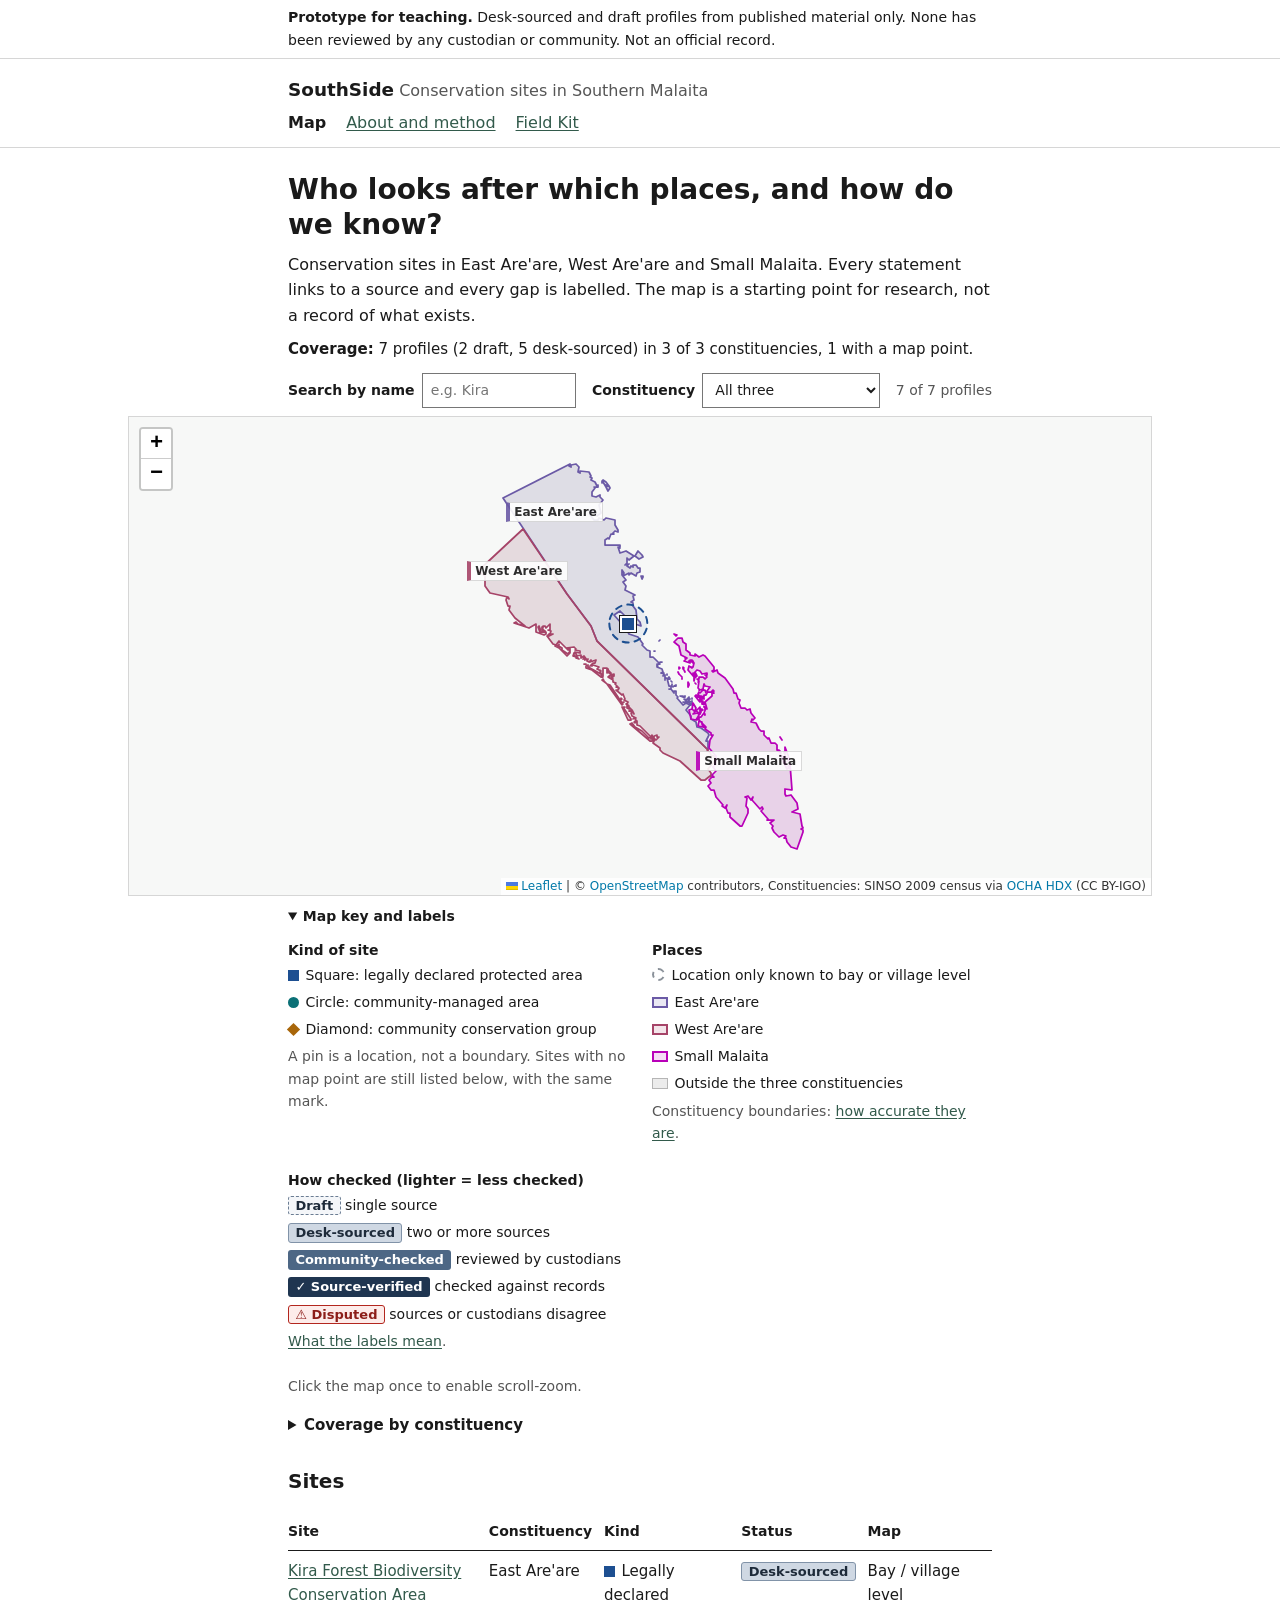
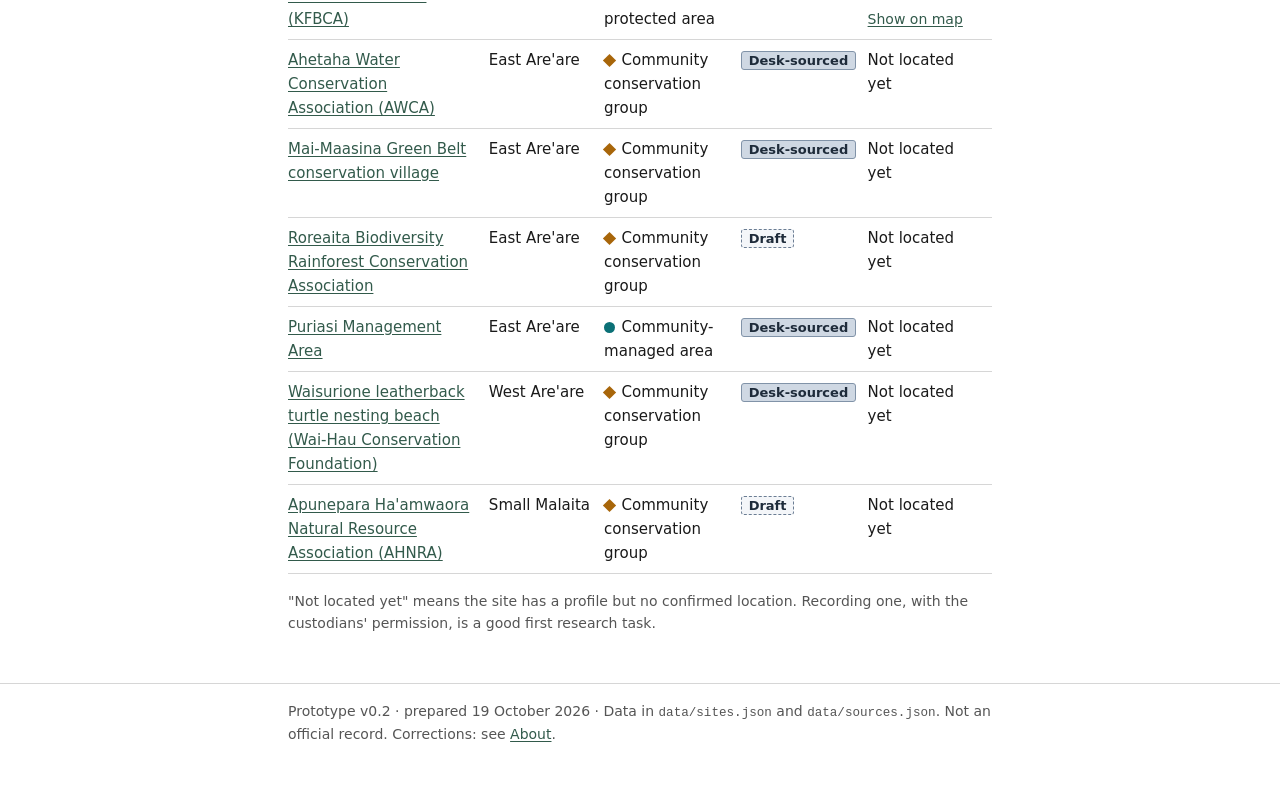
==== index.html @ d4a2dd20 "Map page: map above the fold, distinct Small Malaita colour - Small Malaita outline, light fill, leg" ====
<!doctype html>
<html lang="en">
<head>
<meta charset="utf-8">
<meta name="viewport" content="width=device-width, initial-scale=1">
<meta name="robots" content="noindex">
<title>SouthSide: conservation sites in Southern Malaita (prototype)</title>
<meta name="description" content="SouthSide: prototype directory of conservation sites in East Are'are, West Are'are and Small Malaita, Malaita Province, Solomon Islands. Built for teaching and research planning.">
<link rel="stylesheet" href="assets/vendor/leaflet/leaflet.css">
<link rel="stylesheet" href="assets/css/styles.css">
</head>
<body>
<a class="skip" href="#main">Skip to content</a>
<div class="proto"><p class="wrap"><strong>Prototype for teaching.</strong> <span id="status-note">Desk-sourced from published material only. Not reviewed by any community or custodian.</span></p></div>
<header class="site-header"><div class="wrap">
  <a class="brand" href="index.html">SouthSide</a> <span class="tagline">Conservation sites in Southern Malaita</span>
  <nav aria-label="Main"><a href="index.html" aria-current="page">Map</a><a href="about.html">About and method</a><a href="kit.html">Field Kit</a></nav>
</div></header>

<main id="main" class="wrap">
  <h1>Who looks after which places, and how do we know?</h1>
  <p class="intro">Conservation sites in East Are'are, West Are'are and Small Malaita. Every statement links to a source and every gap is labelled. The map is a starting point for research, not a record of what exists.</p>
  <p class="coverage-line"><strong>Coverage:</strong> <span id="coverage-total"></span></p>

  <form class="controls" onsubmit="return false" aria-label="Filters">
    <label>Search by name<input id="f-q" type="search" placeholder="e.g. Kira"></label>
    <label>Constituency<select id="f-constituency"><option value="">All three</option></select></label>
    <span class="count" id="count" aria-live="polite"></span>
  </form>

  <div id="map" role="region" aria-label="Map of conservation sites. The site list below is an equivalent alternative."></div>
  <details class="legend" id="legend" open>
    <summary>Map key and labels</summary>
    <div class="legend-grid">
      <div>
        <h3>Kind of site</h3>
        <ul>
          <li><span class="mark shape-legal_pa" aria-hidden="true"></span>Square: legally declared protected area</li>
          <li><span class="mark shape-community_area" aria-hidden="true"></span>Circle: community-managed area</li>
          <li><span class="mark shape-community_group" aria-hidden="true"></span>Diamond: community conservation group</li>
        </ul>
        <p class="small muted">A pin is a location, not a boundary. Sites with no map point are still listed below, with the same mark.</p>
      </div>
      <div>
        <h3>Places</h3>
        <ul>
          <li><span class="swatch swatch-zone" aria-hidden="true"></span>Location only known to bay or village level</li>
          <li><span class="swatch swatch-area const-east" aria-hidden="true"></span>East Are'are</li>
          <li><span class="swatch swatch-area const-west" aria-hidden="true"></span>West Are'are</li>
          <li><span class="swatch swatch-area const-small" aria-hidden="true"></span>Small Malaita</li>
          <li><span class="swatch swatch-fade" aria-hidden="true"></span>Outside the three constituencies</li>
        </ul>
        <p class="small muted">Constituency boundaries: <a href="about.html#boundaries">how accurate they are</a>.</p>
      </div>
      <div>
        <h3>How checked (lighter = less checked)</h3>
        <ul>
          <li><span class="badge badge-draft">Draft</span> single source</li>
          <li><span class="badge badge-desk_sourced">Desk-sourced</span> two or more sources</li>
          <li><span class="badge badge-community_checked">Community-checked</span> reviewed by custodians</li>
          <li><span class="badge badge-source_verified">Source-verified</span> checked against records</li>
          <li><span class="badge badge-disputed">Disputed</span> sources or custodians disagree</li>
        </ul>
        <p class="small muted"><a href="about.html#levels">What the labels mean</a>.</p>
      </div>
    </div>
  </details>
  <p class="small muted map-hint">Click the map once to enable scroll-zoom.</p>

  <details class="coverage-details">
    <summary>Coverage by constituency</summary>
    <ul id="coverage"></ul>
  </details>

  <h2 id="sites">Sites</h2>
  <div id="list"><p class="muted">Loading sites&hellip;</p></div>
</main>

<footer><div class="wrap">
  <p>Prototype v0.2 &middot; prepared 19 October 2026 &middot; Data in <code>data/sites.json</code> and <code>data/sources.json</code>. Not an official record. Corrections: see <a href="about.html#corrections">About</a>.</p>
</div></footer>

<script src="assets/vendor/leaflet/leaflet.js"></script>
<script src="assets/js/common.js"></script>
<script src="assets/js/home.js"></script>
</body>
</html>
---- assets/vendor/leaflet/leaflet.css ----
/* required styles */

.leaflet-pane,
.leaflet-tile,
.leaflet-marker-icon,
.leaflet-marker-shadow,
.leaflet-tile-container,
.leaflet-pane > svg,
.leaflet-pane > canvas,
.leaflet-zoom-box,
.leaflet-image-layer,
.leaflet-layer {
	position: absolute;
	left: 0;
	top: 0;
	}
.leaflet-container {
	overflow: hidden;
	}
.leaflet-tile,
.leaflet-marker-icon,
.leaflet-marker-shadow {
	-webkit-user-select: none;
	   -moz-user-select: none;
	        user-select: none;
	  -webkit-user-drag: none;
	}
/* Prevents IE11 from highlighting tiles in blue */
.leaflet-tile::selection {
	background: transparent;
}
/* Safari renders non-retina tile on retina better with this, but Chrome is worse */
.leaflet-safari .leaflet-tile {
	image-rendering: -webkit-optimize-contrast;
	}
/* hack that prevents hw layers "stretching" when loading new tiles */
.leaflet-safari .leaflet-tile-container {
	width: 1600px;
	height: 1600px;
	-webkit-transform-origin: 0 0;
	}
.leaflet-marker-icon,
.leaflet-marker-shadow {
	display: block;
	}
/* .leaflet-container svg: reset svg max-width decleration shipped in Joomla! (joomla.org) 3.x */
/* .leaflet-container img: map is broken in FF if you have max-width: 100% on tiles */
.leaflet-container .leaflet-overlay-pane svg {
	max-width: none !important;
	max-height: none !important;
	}
.leaflet-container .leaflet-marker-pane img,
.leaflet-container .leaflet-shadow-pane img,
.leaflet-container .leaflet-tile-pane img,
.leaflet-container img.leaflet-image-layer,
.leaflet-container .leaflet-tile {
	max-width: none !important;
	max-height: none !important;
	width: auto;
	padding: 0;
	}

.leaflet-container img.leaflet-tile {
	/* See: https://bugs.chromium.org/p/chromium/issues/detail?id=600120 */
	mix-blend-mode: plus-lighter;
}

.leaflet-container.leaflet-touch-zoom {
	-ms-touch-action: pan-x pan-y;
	touch-action: pan-x pan-y;
	}
.leaflet-container.leaflet-touch-drag {
	-ms-touch-action: pinch-zoom;
	/* Fallback for FF which doesn't support pinch-zoom */
	touch-action: none;
	touch-action: pinch-zoom;
}
.leaflet-container.leaflet-touch-drag.leaflet-touch-zoom {
	-ms-touch-action: none;
	touch-action: none;
}
.leaflet-container {
	-webkit-tap-highlight-color: transparent;
}
.leaflet-container a {
	-webkit-tap-highlight-color: rgba(51, 181, 229, 0.4);
}
.leaflet-tile {
	filter: inherit;
	visibility: hidden;
	}
.leaflet-tile-loaded {
	visibility: inherit;
	}
.leaflet-zoom-box {
	width: 0;
	height: 0;
	-moz-box-sizing: border-box;
	     box-sizing: border-box;
	z-index: 800;
	}
/* workaround for https://bugzilla.mozilla.org/show_bug.cgi?id=888319 */
.leaflet-overlay-pane svg {
	-moz-user-select: none;
	}

.leaflet-pane         { z-index: 400; }

.leaflet-tile-pane    { z-index: 200; }
.leaflet-overlay-pane { z-index: 400; }
.leaflet-shadow-pane  { z-index: 500; }
.leaflet-marker-pane  { z-index: 600; }
.leaflet-tooltip-pane   { z-index: 650; }
.leaflet-popup-pane   { z-index: 700; }

.leaflet-map-pane canvas { z-index: 100; }
.leaflet-map-pane svg    { z-index: 200; }

.leaflet-vml-shape {
	width: 1px;
	height: 1px;
	}
.lvml {
	behavior: url(#default#VML);
	display: inline-block;
	position: absolute;
	}


/* control positioning */

.leaflet-control {
	position: relative;
	z-index: 800;
	pointer-events: visiblePainted; /* IE 9-10 doesn't have auto */
	pointer-events: auto;
	}
.leaflet-top,
.leaflet-bottom {
	position: absolute;
	z-index: 1000;
	pointer-events: none;
	}
.leaflet-top {
	top: 0;
	}
.leaflet-right {
	right: 0;
	}
.leaflet-bottom {
	bottom: 0;
	}
.leaflet-left {
	left: 0;
	}
.leaflet-control {
	float: left;
	clear: both;
	}
.leaflet-right .leaflet-control {
	float: right;
	}
.leaflet-top .leaflet-control {
	margin-top: 10px;
	}
.leaflet-bottom .leaflet-control {
	margin-bottom: 10px;
	}
.leaflet-left .leaflet-control {
	margin-left: 10px;
	}
.leaflet-right .leaflet-control {
	margin-right: 10px;
	}


/* zoom and fade animations */

.leaflet-fade-anim .leaflet-popup {
	opacity: 0;
	-webkit-transition: opacity 0.2s linear;
	   -moz-transition: opacity 0.2s linear;
	        transition: opacity 0.2s linear;
	}
.leaflet-fade-anim .leaflet-map-pane .leaflet-popup {
	opacity: 1;
	}
.leaflet-zoom-animated {
	-webkit-transform-origin: 0 0;
	    -ms-transform-origin: 0 0;
	        transform-origin: 0 0;
	}
svg.leaflet-zoom-animated {
	will-change: transform;
}

.leaflet-zoom-anim .leaflet-zoom-animated {
	-webkit-transition: -webkit-transform 0.25s cubic-bezier(0,0,0.25,1);
	   -moz-transition:    -moz-transform 0.25s cubic-bezier(0,0,0.25,1);
	        transition:         transform 0.25s cubic-bezier(0,0,0.25,1);
	}
.leaflet-zoom-anim .leaflet-tile,
.leaflet-pan-anim .leaflet-tile {
	-webkit-transition: none;
	   -moz-transition: none;
	        transition: none;
	}

.leaflet-zoom-anim .leaflet-zoom-hide {
	visibility: hidden;
	}


/* cursors */

.leaflet-interactive {
	cursor: pointer;
	}
.leaflet-grab {
	cursor: -webkit-grab;
	cursor:    -moz-grab;
	cursor:         grab;
	}
.leaflet-crosshair,
.leaflet-crosshair .leaflet-interactive {
	cursor: crosshair;
	}
.leaflet-popup-pane,
.leaflet-control {
	cursor: auto;
	}
.leaflet-dragging .leaflet-grab,
.leaflet-dragging .leaflet-grab .leaflet-interactive,
.leaflet-dragging .leaflet-marker-draggable {
	cursor: move;
	cursor: -webkit-grabbing;
	cursor:    -moz-grabbing;
	cursor:         grabbing;
	}

/* marker & overlays interactivity */
.leaflet-marker-icon,
.leaflet-marker-shadow,
.leaflet-image-layer,
.leaflet-pane > svg path,
.leaflet-tile-container {
	pointer-events: none;
	}

.leaflet-marker-icon.leaflet-interactive,
.leaflet-image-layer.leaflet-interactive,
.leaflet-pane > svg path.leaflet-interactive,
svg.leaflet-image-layer.leaflet-interactive path {
	pointer-events: visiblePainted; /* IE 9-10 doesn't have auto */
	pointer-events: auto;
	}

/* visual tweaks */

.leaflet-container {
	background: #ddd;
	outline-offset: 1px;
	}
.leaflet-container a {
	color: #0078A8;
	}
.leaflet-zoom-box {
	border: 2px dotted #38f;
	background: rgba(255,255,255,0.5);
	}


/* general typography */
.leaflet-container {
	font-family: "Helvetica Neue", Arial, Helvetica, sans-serif;
	font-size: 12px;
	font-size: 0.75rem;
	line-height: 1.5;
	}


/* general toolbar styles */

.leaflet-bar {
	box-shadow: 0 1px 5px rgba(0,0,0,0.65);
	border-radius: 4px;
	}
.leaflet-bar a {
	background-color: #fff;
	border-bottom: 1px solid #ccc;
	width: 26px;
	height: 26px;
	line-height: 26px;
	display: block;
	text-align: center;
	text-decoration: none;
	color: black;
	}
.leaflet-bar a,
.leaflet-control-layers-toggle {
	background-position: 50% 50%;
	background-repeat: no-repeat;
	display: block;
	}
.leaflet-bar a:hover,
.leaflet-bar a:focus {
	background-color: #f4f4f4;
	}
.leaflet-bar a:first-child {
	border-top-left-radius: 4px;
	border-top-right-radius: 4px;
	}
.leaflet-bar a:last-child {
	border-bottom-left-radius: 4px;
	border-bottom-right-radius: 4px;
	border-bottom: none;
	}
.leaflet-bar a.leaflet-disabled {
	cursor: default;
	background-color: #f4f4f4;
	color: #bbb;
	}

.leaflet-touch .leaflet-bar a {
	width: 30px;
	height: 30px;
	line-height: 30px;
	}
.leaflet-touch .leaflet-bar a:first-child {
	border-top-left-radius: 2px;
	border-top-right-radius: 2px;
	}
.leaflet-touch .leaflet-bar a:last-child {
	border-bottom-left-radius: 2px;
	border-bottom-right-radius: 2px;
	}

/* zoom control */

.leaflet-control-zoom-in,
.leaflet-control-zoom-out {
	font: bold 18px 'Lucida Console', Monaco, monospace;
	text-indent: 1px;
	}

.leaflet-touch .leaflet-control-zoom-in, .leaflet-touch .leaflet-control-zoom-out  {
	font-size: 22px;
	}


/* layers control */

.leaflet-control-layers {
	box-shadow: 0 1px 5px rgba(0,0,0,0.4);
	background: #fff;
	border-radius: 5px;
	}
.leaflet-control-layers-toggle {
	background-image: url(images/layers.png);
	width: 36px;
	height: 36px;
	}
.leaflet-retina .leaflet-control-layers-toggle {
	background-image: url(images/layers-2x.png);
	background-size: 26px 26px;
	}
.leaflet-touch .leaflet-control-layers-toggle {
	width: 44px;
	height: 44px;
	}
.leaflet-control-layers .leaflet-control-layers-list,
.leaflet-control-layers-expanded .leaflet-control-layers-toggle {
	display: none;
	}
.leaflet-control-layers-expanded .leaflet-control-layers-list {
	display: block;
	position: relative;
	}
.leaflet-control-layers-expanded {
	padding: 6px 10px 6px 6px;
	color: #333;
	background: #fff;
	}
.leaflet-control-layers-scrollbar {
	overflow-y: scroll;
	overflow-x: hidden;
	padding-right: 5px;
	}
.leaflet-control-layers-selector {
	margin-top: 2px;
	position: relative;
	top: 1px;
	}
.leaflet-control-layers label {
	display: block;
	font-size: 13px;
	font-size: 1.08333em;
	}
.leaflet-control-layers-separator {
	height: 0;
	border-top: 1px solid #ddd;
	margin: 5px -10px 5px -6px;
	}

/* Default icon URLs */
.leaflet-default-icon-path { /* used only in path-guessing heuristic, see L.Icon.Default */
	background-image: url(images/marker-icon.png);
	}


/* attribution and scale controls */

.leaflet-container .leaflet-control-attribution {
	background: #fff;
	background: rgba(255, 255, 255, 0.8);
	margin: 0;
	}
.leaflet-control-attribution,
.leaflet-control-scale-line {
	padding: 0 5px;
	color: #333;
	line-height: 1.4;
	}
.leaflet-control-attribution a {
	text-decoration: none;
	}
.leaflet-control-attribution a:hover,
.leaflet-control-attribution a:focus {
	text-decoration: underline;
	}
.leaflet-attribution-flag {
	display: inline !important;
	vertical-align: baseline !important;
	width: 1em;
	height: 0.6669em;
	}
.leaflet-left .leaflet-control-scale {
	margin-left: 5px;
	}
.leaflet-bottom .leaflet-control-scale {
	margin-bottom: 5px;
	}
.leaflet-control-scale-line {
	border: 2px solid #777;
	border-top: none;
	line-height: 1.1;
	padding: 2px 5px 1px;
	white-space: nowrap;
	-moz-box-sizing: border-box;
	     box-sizing: border-box;
	background: rgba(255, 255, 255, 0.8);
	text-shadow: 1px 1px #fff;
	}
.leaflet-control-scale-line:not(:first-child) {
	border-top: 2px solid #777;
	border-bottom: none;
	margin-top: -2px;
	}
.leaflet-control-scale-line:not(:first-child):not(:last-child) {
	border-bottom: 2px solid #777;
	}

.leaflet-touch .leaflet-control-attribution,
.leaflet-touch .leaflet-control-layers,
.leaflet-touch .leaflet-bar {
	box-shadow: none;
	}
.leaflet-touch .leaflet-control-layers,
.leaflet-touch .leaflet-bar {
	border: 2px solid rgba(0,0,0,0.2);
	background-clip: padding-box;
	}


/* popup */

.leaflet-popup {
	position: absolute;
	text-align: center;
	margin-bottom: 20px;
	}
.leaflet-popup-content-wrapper {
	padding: 1px;
	text-align: left;
	border-radius: 12px;
	}
.leaflet-popup-content {
	margin: 13px 24px 13px 20px;
	line-height: 1.3;
	font-size: 13px;
	font-size: 1.08333em;
	min-height: 1px;
	}
.leaflet-popup-content p {
	margin: 17px 0;
	margin: 1.3em 0;
	}
.leaflet-popup-tip-container {
	width: 40px;
	height: 20px;
	position: absolute;
	left: 50%;
	margin-top: -1px;
	margin-left: -20px;
	overflow: hidden;
	pointer-events: none;
	}
.leaflet-popup-tip {
	width: 17px;
	height: 17px;
	padding: 1px;

	margin: -10px auto 0;
	pointer-events: auto;

	-webkit-transform: rotate(45deg);
	   -moz-transform: rotate(45deg);
	    -ms-transform: rotate(45deg);
	        transform: rotate(45deg);
	}
.leaflet-popup-content-wrapper,
.leaflet-popup-tip {
	background: white;
	color: #333;
	box-shadow: 0 3px 14px rgba(0,0,0,0.4);
	}
.leaflet-container a.leaflet-popup-close-button {
	position: absolute;
	top: 0;
	right: 0;
	border: none;
	text-align: center;
	width: 24px;
	height: 24px;
	font: 16px/24px Tahoma, Verdana, sans-serif;
	color: #757575;
	text-decoration: none;
	background: transparent;
	}
.leaflet-container a.leaflet-popup-close-button:hover,
.leaflet-container a.leaflet-popup-close-button:focus {
	color: #585858;
	}
.leaflet-popup-scrolled {
	overflow: auto;
	}

.leaflet-oldie .leaflet-popup-content-wrapper {
	-ms-zoom: 1;
	}
.leaflet-oldie .leaflet-popup-tip {
	width: 24px;
	margin: 0 auto;

	-ms-filter: "progid:DXImageTransform.Microsoft.Matrix(M11=0.70710678, M12=0.70710678, M21=-0.70710678, M22=0.70710678)";
	filter: progid:DXImageTransform.Microsoft.Matrix(M11=0.70710678, M12=0.70710678, M21=-0.70710678, M22=0.70710678);
	}

.leaflet-oldie .leaflet-control-zoom,
.leaflet-oldie .leaflet-control-layers,
.leaflet-oldie .leaflet-popup-content-wrapper,
.leaflet-oldie .leaflet-popup-tip {
	border: 1px solid #999;
	}


/* div icon */

.leaflet-div-icon {
	background: #fff;
	border: 1px solid #666;
	}


/* Tooltip */
/* Base styles for the element that has a tooltip */
.leaflet-tooltip {
	position: absolute;
	padding: 6px;
	background-color: #fff;
	border: 1px solid #fff;
	border-radius: 3px;
	color: #222;
	white-space: nowrap;
	-webkit-user-select: none;
	-moz-user-select: none;
	-ms-user-select: none;
	user-select: none;
	pointer-events: none;
	box-shadow: 0 1px 3px rgba(0,0,0,0.4);
	}
.leaflet-tooltip.leaflet-interactive {
	cursor: pointer;
	pointer-events: auto;
	}
.leaflet-tooltip-top:before,
.leaflet-tooltip-bottom:before,
.leaflet-tooltip-left:before,
.leaflet-tooltip-right:before {
	position: absolute;
	pointer-events: none;
	border: 6px solid transparent;
	background: transparent;
	content: "";
	}

/* Directions */

.leaflet-tooltip-bottom {
	margin-top: 6px;
}
.leaflet-tooltip-top {
	margin-top: -6px;
}
.leaflet-tooltip-bottom:before,
.leaflet-tooltip-top:before {
	left: 50%;
	margin-left: -6px;
	}
.leaflet-tooltip-top:before {
	bottom: 0;
	margin-bottom: -12px;
	border-top-color: #fff;
	}
.leaflet-tooltip-bottom:before {
	top: 0;
	margin-top: -12px;
	margin-left: -6px;
	border-bottom-color: #fff;
	}
.leaflet-tooltip-left {
	margin-left: -6px;
}
.leaflet-tooltip-right {
	margin-left: 6px;
}
.leaflet-tooltip-left:before,
.leaflet-tooltip-right:before {
	top: 50%;
	margin-top: -6px;
	}
.leaflet-tooltip-left:before {
	right: 0;
	margin-right: -12px;
	border-left-color: #fff;
	}
.leaflet-tooltip-right:before {
	left: 0;
	margin-left: -12px;
	border-right-color: #fff;
	}

/* Printing */

@media print {
	/* Prevent printers from removing background-images of controls. */
	.leaflet-control {
		-webkit-print-color-adjust: exact;
		print-color-adjust: exact;
		}
	}
---- assets/css/styles.css ----
/* SouthSide - prototype styles.
   One light theme, system fonts, no external requests, so pages stay light on slow connections. */

/* ---- Colour tokens. Every colour on the site is defined here and only here. ----
   Colour is never the only signal: each coloured thing also has a word, a shape or an icon.
   Brand green is for chrome (links, buttons, focus, selection) and never means "verified" or "good". */
:root {
  /* Neutrals */
  --bg: #ffffff;
  --ink: #1a1a1a;
  --muted: #555555;
  --rule: #d6d6d6;
  --field: #767676;          /* form borders */
  --map-bg: #eef0ee;         /* behind map tiles while they load */
  --map-fade: #ffffff;       /* overlay outside the three constituencies */
  --fade-swatch: #ececec;
  --fade-swatch-border: #b5b5b5;

  /* Brand (chrome only) */
  --brand: #325a4b;
  --brand-tint: #e7efeb;     /* selected list row */
  --on-brand: #ffffff;

  /* Kind of site: three hues, each paired with a shape */
  --tier-legal: #1d4f91;     /* square */
  --tier-area: #0b7076;      /* circle */
  --tier-group: #a8660a;     /* diamond */

  /* Verification trust ramp: one slate-blue family, darker = more checked */
  --ver-draft-bg: #f4f6f9;     --ver-draft-border: #6b7d93;    --ver-draft-ink: #1e2b3a;
  --ver-desk-bg: #cfd8e3;      --ver-desk-border: #8193a8;     --ver-desk-ink: #1e2b3a;
  --ver-checked-bg: #4d6785;   --ver-checked-ink: #ffffff;
  --ver-verified-bg: #1f3550;  --ver-verified-ink: #ffffff;
  --ver-disputed-bg: #fdecea;  --ver-disputed-border: #b3261e; --ver-disputed-ink: #8c1d18;

  /* Semantic states, shared by chips, callouts and form states */
  --neutral-bg: #f1f3f5;  --neutral-border: #8a9199;  --neutral-ink: #2b3137;
  --caution-bg: #fff4dc;  --caution-border: #b7791f;  --caution-ink: #6b4500;
  --info-bg: #e9f1fb;     --info-border: #3d6fb4;     --info-ink: #1d3f73;
  --danger-bg: #fdecea;   --danger-border: #b3261e;   --danger-ink: #8c1d18;

  /* Fact confidence marks */
  --conf-reported: #6b7280;
  --conf-corroborated: #1f2937;
  --conf-conflicting: #c2410c;
  --conf-unknown: #8a9199;

  /* Constituency outlines and light fills on the map (each is also labelled by name).
     Hues kept apart from each other and from the kind-of-site colours. */
  --const-east: #6b5aa6;     /* violet */
  --const-west: #a64468;     /* rose */
  --const-small: #b800b8;    /* magenta */

  --sans: system-ui, -apple-system, "Segoe UI", Roboto, "Helvetica Neue", Arial, sans-serif;
  color-scheme: light;
}

* { box-sizing: border-box; }
html { -webkit-text-size-adjust: 100%; }
body { margin: 0; background: var(--bg); color: var(--ink); font: 16px/1.6 var(--sans); }
a { color: var(--brand); text-underline-offset: 2px; }
a:hover { color: var(--ink); }
:focus-visible { outline: 3px solid var(--brand); outline-offset: 2px; }
h1, h2, h3 { line-height: 1.25; margin: 2rem 0 .6rem; }
h1 { font-size: 1.75rem; margin-top: 1.5rem; }
h2 { font-size: 1.25rem; }
h3 { font-size: 1rem; margin-top: 1.5rem; }
p, ul, ol { margin: 0 0 1rem; }
li { margin-bottom: .3rem; }
code { font-size: .9em; }

.wrap { max-width: 46rem; margin-inline: auto; padding-inline: 16px; }
.skip { position: absolute; left: -999px; top: 0; background: var(--bg); padding: .5rem 1rem; z-index: 2000; }
.skip:focus { left: 8px; top: 8px; }
.muted { color: var(--muted); }
.small { font-size: .875rem; }

/* Prototype notice: one thin line */
.proto { border-bottom: 1px solid var(--rule); font-size: .875rem; padding: .4rem 0; }
.proto p { margin: 0 auto; }

/* Header and footer */
.site-header { border-bottom: 1px solid var(--rule); padding: 1rem 0 .75rem; }
.brand { font-weight: 700; font-size: 1.15rem; color: var(--ink); text-decoration: none; }
.tagline { color: var(--muted); }
.site-header nav { margin-top: .35rem; display: flex; flex-wrap: wrap; gap: .25rem 1.25rem; }
.site-header nav a[aria-current="page"] { color: var(--ink); font-weight: 600; text-decoration: none; }
footer { border-top: 1px solid var(--rule); margin-top: 3rem; padding: 1rem 0 2rem; color: var(--muted); font-size: .875rem; }

/* Filters */
.controls { display: flex; flex-wrap: wrap; gap: .4rem 1rem; align-items: center; margin: 0 0 .5rem; }
.controls label { display: flex; align-items: center; gap: .45rem; flex: 1 1 13rem; max-width: 19rem; font-size: .875rem; font-weight: 600; white-space: nowrap; }
input, select, textarea { font: inherit; font-weight: 400; color: var(--ink); background: var(--bg); border: 1px solid var(--field); border-radius: 0; padding: .35rem .5rem; }
.controls input, .controls select { width: 100%; min-width: 0; height: 2.2rem; }
.controls .count { font-size: .875rem; color: var(--muted); }
.intro { margin-bottom: .5rem; }
.coverage-line { font-size: .9375rem; margin-bottom: .75rem; }
.coverage-details { margin: .25rem 0 1rem; }
.coverage-details summary { cursor: pointer; font-weight: 600; font-size: .9375rem; }
.coverage-details ul { margin: .5rem 0 0; }

/* Maps */
/* The main map runs wider than the text column (up to 64rem), centred on it. */
#map { width: min(64rem, calc(100vw - 32px)); margin-left: calc(50% - min(32rem, 50vw - 16px)); height: clamp(320px, calc(100vh - 360px), 480px); border: 1px solid var(--rule); background: var(--map-bg); z-index: 1; }
/* Greyscale base map on every map; site pins, circles, outlines and the fade keep their colour. */
.leaflet-tile-pane { filter: grayscale(1); }
.mini-map { height: 240px; border: 1px solid var(--rule); background: var(--map-bg); margin-bottom: .5rem; }

/* Kind of site: colour + shape. .mark is the small inline version, .pin the map marker. */
.mark, .pin { display: inline-block; flex: none; }
.mark { width: 11px; height: 11px; margin-right: .4rem; vertical-align: -1px; }
.pin { width: 16px; height: 16px; border: 2px solid var(--bg); box-shadow: 0 0 0 1px var(--ink); }
.shape-legal_pa { background: var(--tier-legal); border-radius: 0; }
.shape-community_area { background: var(--tier-area); border-radius: 50%; }
.shape-community_group { background: var(--tier-group); border-radius: 0; transform: rotate(45deg) scale(.85); }

/* Map legend: open on wide screens, collapsed on phones (home.js) */
.legend { margin: .6rem 0 .4rem; font-size: .875rem; }
.legend summary { cursor: pointer; font-weight: 600; }
.legend-grid { display: grid; grid-template-columns: repeat(auto-fit, minmax(15rem, 1fr)); gap: .25rem 1.5rem; margin-top: .4rem; }
.legend h3 { font-size: .875rem; margin: .5rem 0 .25rem; }
.legend ul { list-style: none; padding: 0; margin: 0; }
.legend li { margin: 0 0 .3rem; }
.swatch { display: inline-block; width: 16px; height: 11px; margin-right: .4rem; vertical-align: -1px; }
.swatch-zone { width: 13px; height: 13px; border-radius: 50%; border: 2px dashed var(--neutral-border); }
.swatch-fade { background: var(--fade-swatch); border: 1px solid var(--fade-swatch-border); }
.swatch-area { border: 2px solid; }
.const-east { border-color: var(--const-east); }
.const-west { border-color: var(--const-west); }
.const-small { border-color: var(--const-small); }
.swatch-area.const-east { background: color-mix(in srgb, var(--const-east) 14%, var(--bg)); }
.swatch-area.const-west { background: color-mix(in srgb, var(--const-west) 14%, var(--bg)); }
.swatch-area.const-small { background: color-mix(in srgb, var(--const-small) 14%, var(--bg)); }
.leaflet-tooltip.const-label { background: var(--bg); color: var(--ink); border: 1px solid var(--rule); border-left-width: 4px; box-shadow: none; border-radius: 0; padding: 0 .3rem; font-size: .75rem; font-weight: 600; }
.leaflet-tooltip.const-label::before { display: none; }
.leaflet-tooltip.const-label.const-east { border-left-color: var(--const-east); }
.leaflet-tooltip.const-label.const-west { border-left-color: var(--const-west); }
.leaflet-tooltip.const-label.const-small { border-left-color: var(--const-small); }
.leaflet-container { font-family: var(--sans); }
.leaflet-popup-content { margin: 10px 12px; }
.leaflet-popup-content p { margin: 0 0 .4rem; }

/* Tables: rules, no boxes */
table { border-collapse: collapse; width: 100%; margin: .5rem 0 1rem; font-size: .9375rem; }
th, td { text-align: left; vertical-align: top; padding: .5rem .75rem .5rem 0; border-top: 1px solid var(--rule); }
thead th { border-top: 0; border-bottom: 1px solid var(--ink); font-size: .875rem; }
tbody tr:last-child > * { border-bottom: 1px solid var(--rule); }
tbody th { font-weight: 400; }
table.facts th { width: 30%; font-weight: 600; }
td[data-label="Map"] { min-width: 7.5rem; }
td[data-label="Status"] { white-space: nowrap; }
td .note { display: block; margin-top: .2rem; font-size: .875rem; color: var(--muted); }
.src { font-size: .875rem; white-space: nowrap; }
tr.active > * { background: var(--brand-tint); }
.table-scroll { overflow-x: auto; }

/* Verification badges: the trust ramp. The word is always shown; verified and disputed add an icon. */
.badge { display: inline-block; font-size: .8125rem; font-weight: 600; line-height: 1.35; padding: 0 .4rem; border: 1px solid transparent; border-radius: 3px; white-space: nowrap; }
.badge-draft { background: var(--ver-draft-bg); color: var(--ver-draft-ink); border: 1px dashed var(--ver-draft-border); }
.badge-desk_sourced { background: var(--ver-desk-bg); color: var(--ver-desk-ink); border-color: var(--ver-desk-border); }
.badge-community_checked { background: var(--ver-checked-bg); color: var(--ver-checked-ink); }
.badge-source_verified { background: var(--ver-verified-bg); color: var(--ver-verified-ink); }
.badge-source_verified::before { content: "\2713\00a0"; content: "\2713\00a0" / ""; }
.badge-disputed { background: var(--ver-disputed-bg); color: var(--ver-disputed-ink); border-color: var(--ver-disputed-border); }
.badge-disputed::before { content: "\26A0\FE0E\00a0"; content: "\26A0\FE0E\00a0" / ""; }

/* Chips: visitor access and consent. The chip text is the label. */
.chip { display: inline-block; font-size: .875rem; font-weight: 600; line-height: 1.35; padding: 0 .45rem; border: 1px solid; border-radius: 3px; }
.chip-neutral { background: var(--neutral-bg); color: var(--neutral-ink); border-color: var(--neutral-border); }
.chip-caution { background: var(--caution-bg); color: var(--caution-ink); border-color: var(--caution-border); }
.chip-info { background: var(--info-bg); color: var(--info-ink); border-color: var(--info-border); }
.chip-danger { background: var(--danger-bg); color: var(--danger-ink); border-color: var(--danger-border); }

/* Callouts: one component, three meanings. Each starts with a bold word. */
.callout { border-left: 4px solid; padding: .55rem .85rem; margin: 0 0 1rem; color: var(--ink); }
.callout > :last-child { margin-bottom: 0; }
.callout-danger { background: var(--danger-bg); border-color: var(--danger-border); }
.callout-caution { background: var(--caution-bg); border-color: var(--caution-border); }
.callout-info { background: var(--info-bg); border-color: var(--info-border); }
ul.callout { list-style: none; }
ul.callout li { margin-bottom: .2rem; }

/* Fact confidence: the word plus a mark with a different shape for each level */
.conf { font-weight: 700; }
.conf-mark { display: inline-block; width: 9px; height: 9px; border-radius: 50%; margin-right: .35rem; vertical-align: 1px; }
.conf-reported .conf-mark { background: var(--conf-reported); }
.conf-corroborated .conf-mark { background: var(--conf-corroborated); box-shadow: 0 0 0 2px var(--bg), 0 0 0 3px var(--conf-corroborated); margin-left: 3px; }
.conf-unknown .conf-mark { border: 1.5px solid var(--conf-unknown); }
.conf-conflicting .conf-mark { width: 0; height: 0; border-radius: 0; border-left: 6px solid transparent; border-right: 6px solid transparent; border-bottom: 10px solid var(--conf-conflicting); vertical-align: 0; }
.conf-conflicting { color: var(--danger-ink); }
tr.flag-conflicting > * { background: var(--caution-bg); }
tr.flag-conflicting > th { box-shadow: inset 4px 0 0 var(--conf-conflicting); padding-left: .6rem; }

/* Form states (Field Kit) */
input[aria-invalid="true"], input:user-invalid { border-color: var(--danger-border); box-shadow: 0 0 0 1px var(--danger-border); }

/* Buttons: plain */
.btn, .linkbtn { font: inherit; cursor: pointer; }
.btn { font-size: .9375rem; padding: .3rem .8rem; border: 1px solid var(--brand); background: var(--bg); color: var(--brand); }
.btn:hover { background: var(--brand); color: var(--on-brand); }
.linkbtn { border: 0; padding: 0; text-align: left; white-space: nowrap; background: none; color: var(--brand); text-decoration: underline; text-underline-offset: 2px; font-size: .875rem; }
.linkbtn:hover { color: var(--ink); }

/* Profile */
.crumbs { margin: 1.25rem 0 0; font-size: .9375rem; }
.profile-id { margin: 1rem 0 0; color: var(--muted); font-size: .875rem; }
.profile-id + h1 { margin-top: .25rem; }
ol.sources { padding-left: 1.4rem; }
ol.sources li { margin-bottom: .8rem; overflow-wrap: anywhere; }
ol.sources li:target { outline: 2px solid var(--brand); outline-offset: 4px; }

/* Field Kit builder */
.form-grid { display: grid; gap: .8rem; }
.form-grid label { display: flex; flex-direction: column; gap: .2rem; font-size: .9375rem; font-weight: 600; }
.form-grid textarea { min-height: 5rem; resize: vertical; }
.row2 { display: grid; grid-template-columns: 1fr 1fr; gap: .8rem; }
pre.out { border: 1px solid var(--rule); padding: .75rem; overflow: auto; max-height: 420px; font-size: .8125rem; line-height: 1.45; margin: 0 0 .6rem; white-space: pre-wrap; word-break: break-word; }

@media (max-width: 600px) {
  #map { height: 320px; }
  /* Phones: keep the map near the top. Both fields and the count share one row. */
  .proto { font-size: .8125rem; }
  .site-header { padding: .6rem 0 .5rem; }
  h1 { font-size: 1.375rem; margin-top: 1rem; }
  .controls { gap: .3rem .6rem; flex-wrap: nowrap; align-items: flex-end; }
  .controls label { flex-direction: column; align-items: stretch; gap: .1rem; flex: 1 1 0; min-width: 0; font-size: .8125rem; }
  .controls .count { font-size: .8125rem; white-space: nowrap; padding-bottom: .5rem; }
  .row2 { grid-template-columns: 1fr; }
  /* Stacked tables: each row becomes a short block, labelled from data-label */
  table.stack thead { display: none; }
  table.stack tr { display: block; border-top: 1px solid var(--rule); padding: .5rem 0; }
  table.stack tbody tr:last-child { border-bottom: 1px solid var(--rule); }
  table.stack td, table.stack th { display: block; border: 0 !important; padding: .1rem 0; }
  table.stack td[data-label]::before { content: attr(data-label) ": "; font-weight: 600; }
  table.facts th, table.facts td { display: block; width: 100%; padding-right: 0; }
  table.facts th { padding-bottom: 0; }
  table.facts td { border-top: 0; padding-top: .15rem; }
}
@media (prefers-reduced-motion: reduce) { * { scroll-behavior: auto !important; transition: none !important; animation: none !important; } }
@media print {
  .site-header nav, .controls, #map, .mini-map, .legend, .map-hint, .btn, .linkbtn { display: none; }
  /* Keep badge, chip and callout fills when printing; the words and borders carry the meaning anyway. */
  .badge, .chip, .callout, .mark, tr.flag-conflicting > * { -webkit-print-color-adjust: exact; print-color-adjust: exact; }
}
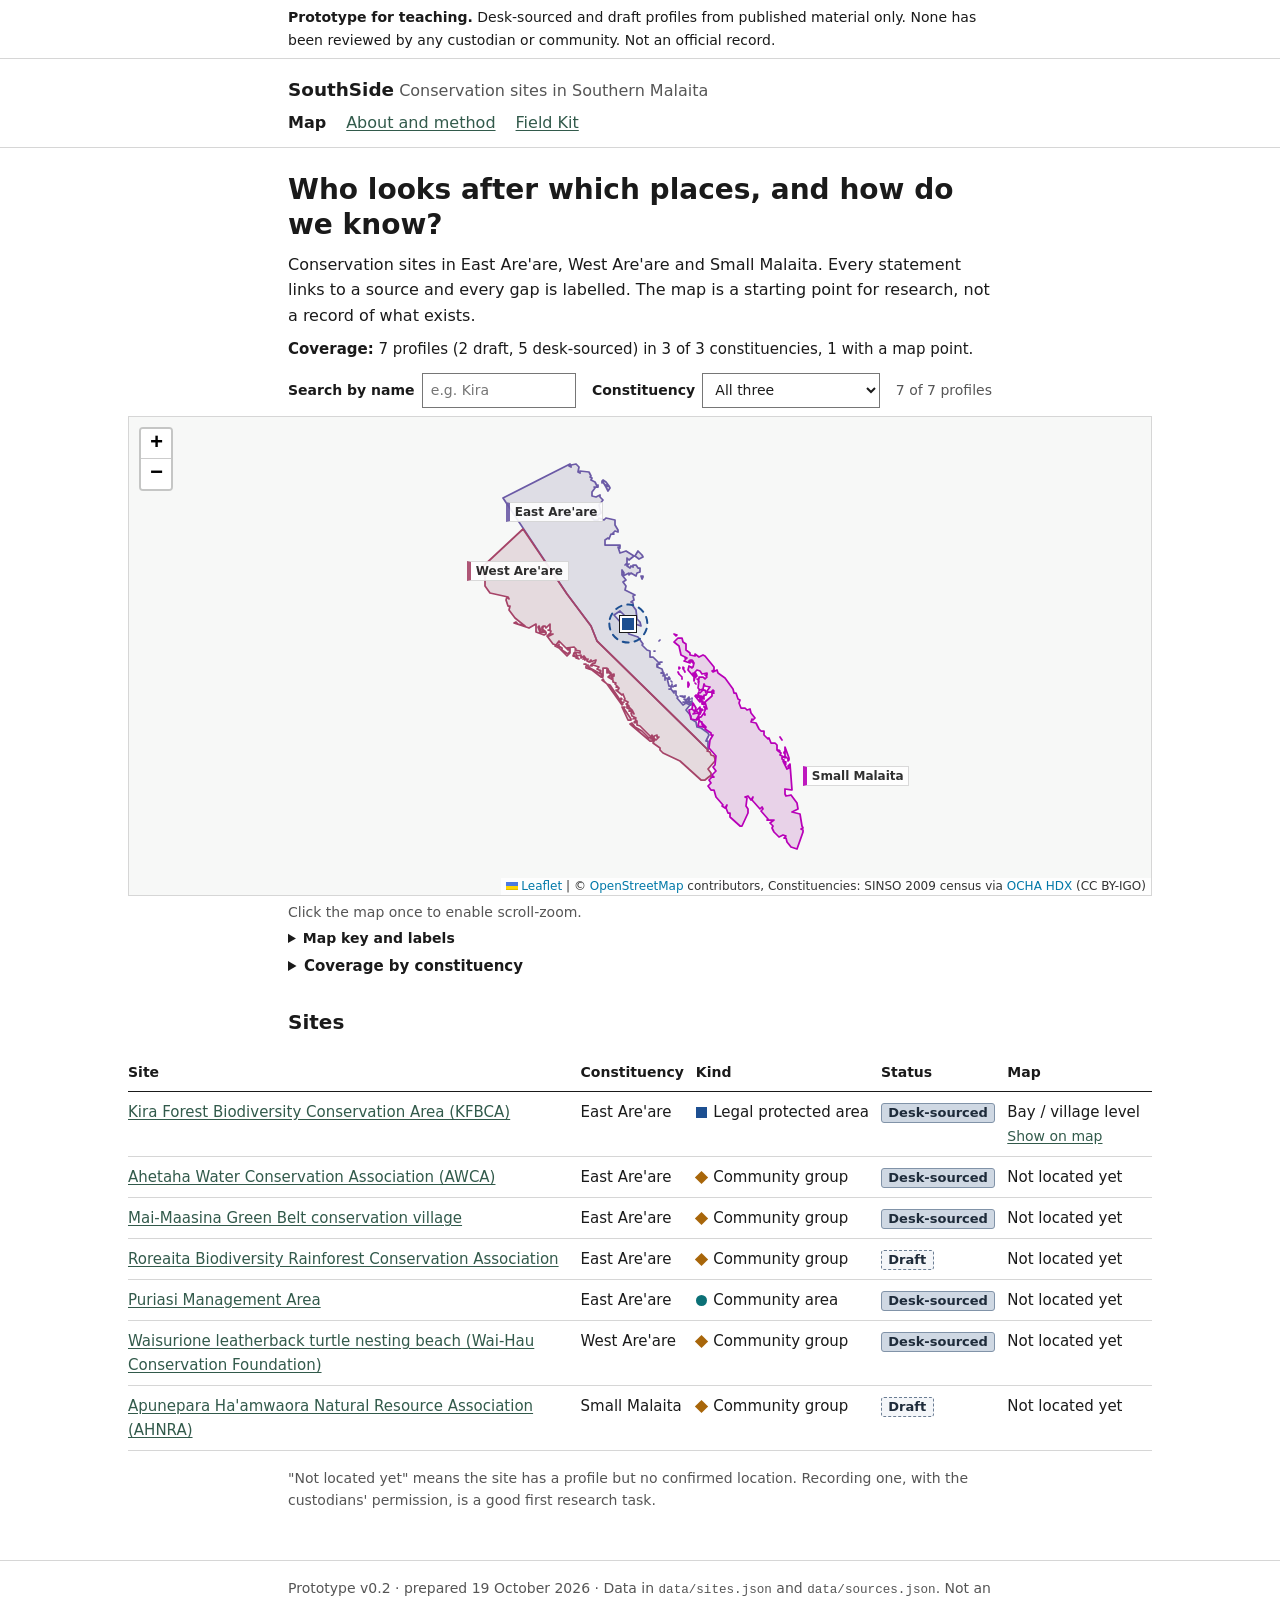
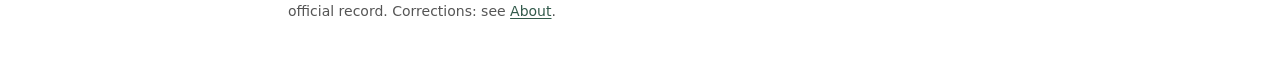
==== commit 364b46d8: "Map page: hint under the map, collapsed legend, shorter site table - "Click the map once to enable s" ====
--- a/index.html
+++ b/index.html
@@ -29,7 +29,8 @@
   </form>
 
   <div id="map" role="region" aria-label="Map of conservation sites. The site list below is an equivalent alternative."></div>
-  <details class="legend" id="legend" open>
+  <p class="small muted map-hint">Click the map once to enable scroll-zoom.</p>
+  <details class="legend" id="legend">
     <summary>Map key and labels</summary>
     <div class="legend-grid">
       <div>
@@ -65,7 +66,6 @@
       </div>
     </div>
   </details>
-  <p class="small muted map-hint">Click the map once to enable scroll-zoom.</p>
 
   <details class="coverage-details">
     <summary>Coverage by constituency</summary>
--- a/assets/css/styles.css
+++ b/assets/css/styles.css
@@ -115,7 +115,8 @@
 .shape-community_group { background: var(--tier-group); border-radius: 0; transform: rotate(45deg) scale(.85); }
 
 /* Map legend: open on wide screens, collapsed on phones (home.js) */
-.legend { margin: .6rem 0 .4rem; font-size: .875rem; }
+.map-hint { margin: .35rem 0 .2rem; }
+.legend { margin: .2rem 0 .3rem; font-size: .875rem; }
 .legend summary { cursor: pointer; font-weight: 600; }
 .legend-grid { display: grid; grid-template-columns: repeat(auto-fit, minmax(15rem, 1fr)); gap: .25rem 1.5rem; margin-top: .4rem; }
 .legend h3 { font-size: .875rem; margin: .5rem 0 .25rem; }
@@ -147,8 +148,11 @@
 tbody tr:last-child > * { border-bottom: 1px solid var(--rule); }
 tbody th { font-weight: 400; }
 table.facts th { width: 30%; font-weight: 600; }
-td[data-label="Map"] { min-width: 7.5rem; }
+td[data-label="Map"] { min-width: 7.5rem; white-space: nowrap; }
 td[data-label="Status"] { white-space: nowrap; }
+td[data-label="Kind"] .tier, td[data-label="Constituency"] { white-space: nowrap; }
+/* The site table runs as wide as the map (up to 64rem) so rows stay short; prose stays in the narrow column. */
+#list .table-scroll { width: min(64rem, calc(100vw - 32px)); margin-left: calc(50% - min(32rem, 50vw - 16px)); }
 td .note { display: block; margin-top: .2rem; font-size: .875rem; color: var(--muted); }
 .src { font-size: .875rem; white-space: nowrap; }
 tr.active > * { background: var(--brand-tint); }
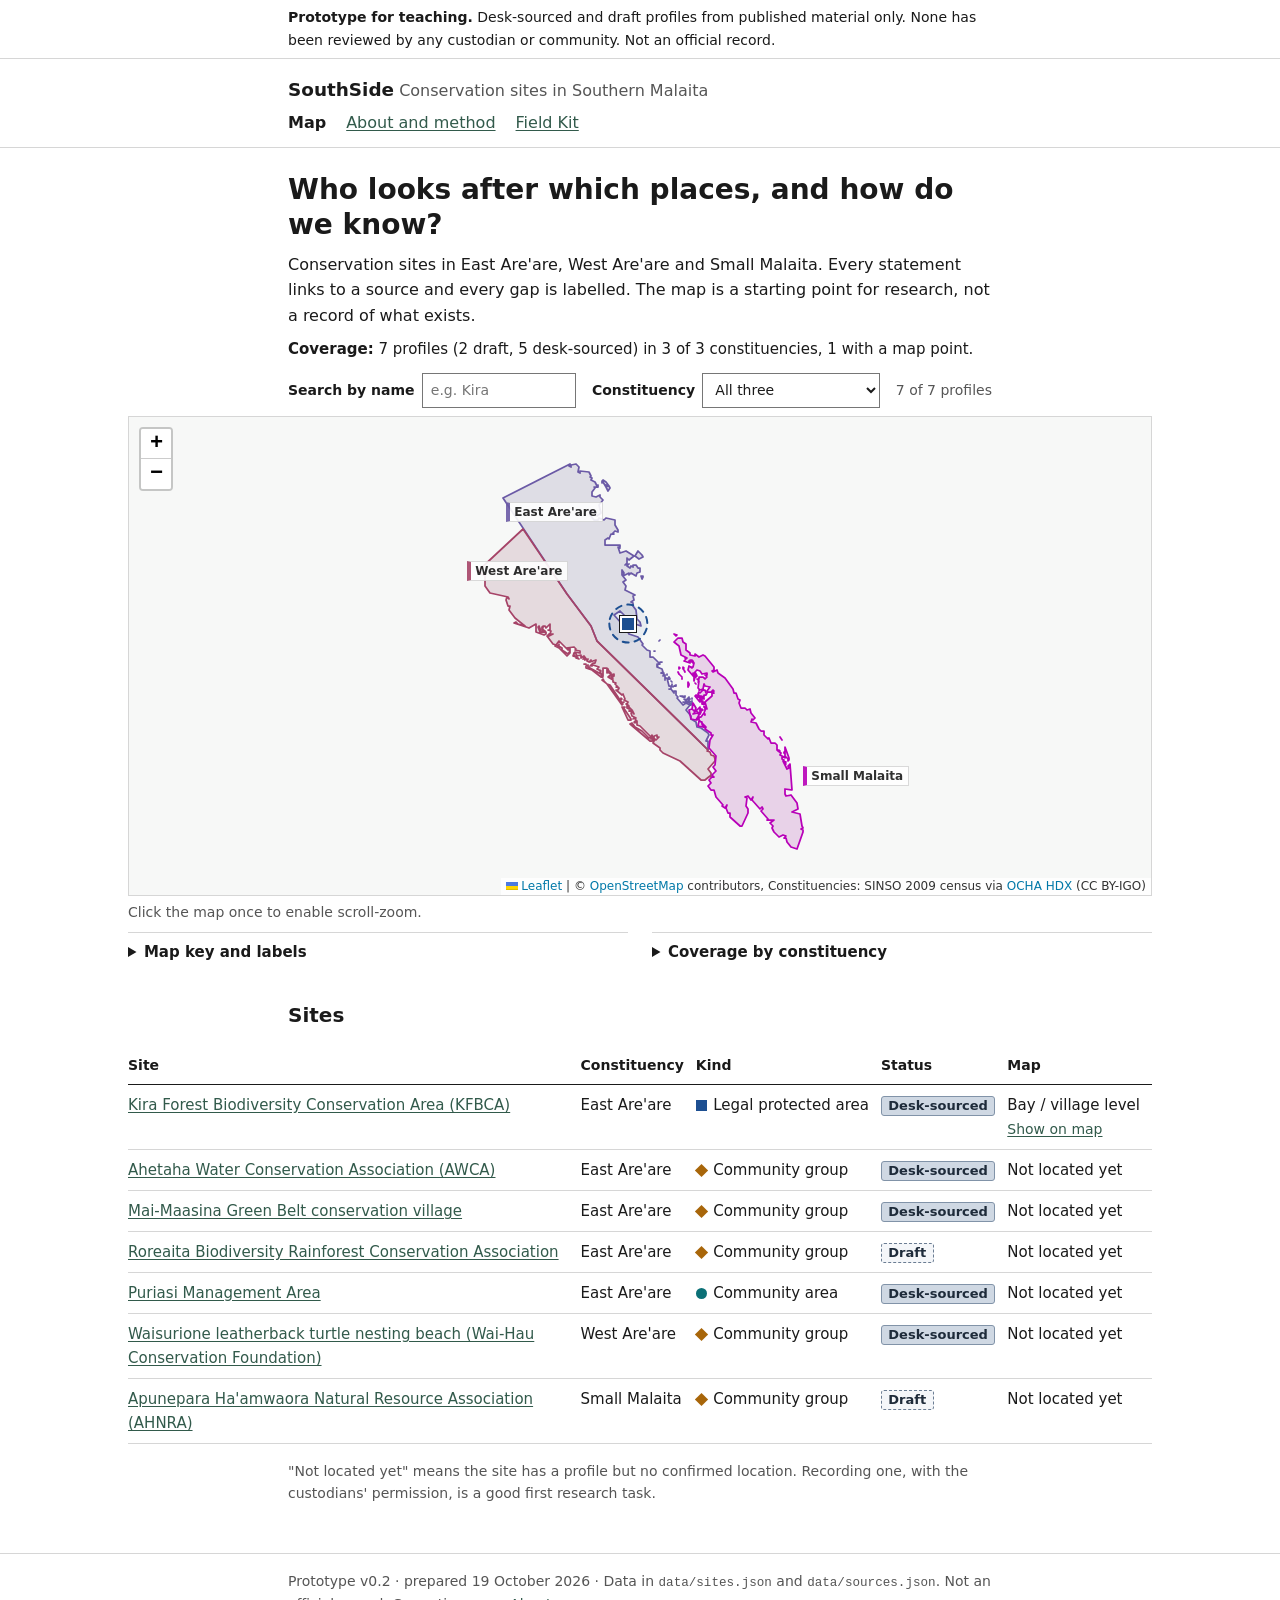
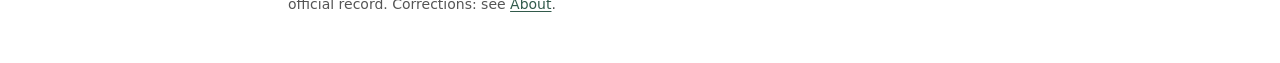
==== commit 1cf0a758: "Map page: legend and coverage as two side-by-side collapsible panels - "Map key and labels" and "Cov" ====
--- a/index.html
+++ b/index.html
@@ -30,7 +30,9 @@
 
   <div id="map" role="region" aria-label="Map of conservation sites. The site list below is an equivalent alternative."></div>
   <p class="small muted map-hint">Click the map once to enable scroll-zoom.</p>
-  <details class="legend" id="legend">
+  <!-- Two independent collapsible panels, side by side on wide screens, stacked on phones. -->
+  <div class="map-panels">
+  <details class="panel legend" id="legend">
     <summary>Map key and labels</summary>
     <div class="legend-grid">
       <div>
@@ -66,11 +68,11 @@
       </div>
     </div>
   </details>
-
-  <details class="coverage-details">
+  <details class="panel coverage-details">
     <summary>Coverage by constituency</summary>
     <ul id="coverage"></ul>
   </details>
+  </div>
 
   <h2 id="sites">Sites</h2>
   <div id="list"><p class="muted">Loading sites&hellip;</p></div>
--- a/assets/css/styles.css
+++ b/assets/css/styles.css
@@ -95,13 +95,14 @@
 .controls .count { font-size: .875rem; color: var(--muted); }
 .intro { margin-bottom: .5rem; }
 .coverage-line { font-size: .9375rem; margin-bottom: .75rem; }
-.coverage-details { margin: .25rem 0 1rem; }
-.coverage-details summary { cursor: pointer; font-weight: 600; font-size: .9375rem; }
-.coverage-details ul { margin: .5rem 0 0; }
+.coverage-details ul { margin: .25rem 0 .5rem; }
 
 /* Maps */
 /* The main map runs wider than the text column (up to 64rem), centred on it. */
-#map { width: min(64rem, calc(100vw - 32px)); margin-left: calc(50% - min(32rem, 50vw - 16px)); height: clamp(320px, calc(100vh - 360px), 480px); border: 1px solid var(--rule); background: var(--map-bg); z-index: 1; }
+/* Map, its hint, the two panels and the site table share one width (up to 64rem), centred on the
+   narrow text column; prose stays in the column. */
+#map, .map-hint, .map-panels, #list .table-scroll { width: min(64rem, calc(100vw - 32px)); margin-left: calc(50% - min(32rem, 50vw - 16px)); }
+#map { height: clamp(320px, calc(100vh - 360px), 480px); border: 1px solid var(--rule); background: var(--map-bg); z-index: 1; }
 /* Greyscale base map on every map; site pins, circles, outlines and the fade keep their colour. */
 .leaflet-tile-pane { filter: grayscale(1); }
 .mini-map { height: 240px; border: 1px solid var(--rule); background: var(--map-bg); margin-bottom: .5rem; }
@@ -115,9 +116,14 @@
 .shape-community_group { background: var(--tier-group); border-radius: 0; transform: rotate(45deg) scale(.85); }
 
 /* Map legend: open on wide screens, collapsed on phones (home.js) */
-.map-hint { margin: .35rem 0 .2rem; }
-.legend { margin: .2rem 0 .3rem; font-size: .875rem; }
-.legend summary { cursor: pointer; font-weight: 600; }
+.map-hint { margin-top: .35rem; margin-bottom: .5rem; }
+
+/* Two independent collapsible panels under the map. align-items: start keeps an open panel
+   from stretching its neighbour. Both summaries share one style so they read as a pair. */
+.map-panels { display: grid; grid-template-columns: 1fr 1fr; gap: .5rem 1.5rem; align-items: start; margin-bottom: .5rem; }
+.panel { border-top: 1px solid var(--rule); min-width: 0; }
+.panel > summary { cursor: pointer; font-weight: 600; font-size: .9375rem; padding: .45rem 0; }
+.legend { font-size: .875rem; }
 .legend-grid { display: grid; grid-template-columns: repeat(auto-fit, minmax(15rem, 1fr)); gap: .25rem 1.5rem; margin-top: .4rem; }
 .legend h3 { font-size: .875rem; margin: .5rem 0 .25rem; }
 .legend ul { list-style: none; padding: 0; margin: 0; }
@@ -151,8 +157,6 @@
 td[data-label="Map"] { min-width: 7.5rem; white-space: nowrap; }
 td[data-label="Status"] { white-space: nowrap; }
 td[data-label="Kind"] .tier, td[data-label="Constituency"] { white-space: nowrap; }
-/* The site table runs as wide as the map (up to 64rem) so rows stay short; prose stays in the narrow column. */
-#list .table-scroll { width: min(64rem, calc(100vw - 32px)); margin-left: calc(50% - min(32rem, 50vw - 16px)); }
 td .note { display: block; margin-top: .2rem; font-size: .875rem; color: var(--muted); }
 .src { font-size: .875rem; white-space: nowrap; }
 tr.active > * { background: var(--brand-tint); }
@@ -222,6 +226,7 @@
 
 @media (max-width: 600px) {
   #map { height: 320px; }
+  .map-panels { grid-template-columns: 1fr; gap: 0; }
   /* Phones: keep the map near the top. Both fields and the count share one row. */
   .proto { font-size: .8125rem; }
   .site-header { padding: .6rem 0 .5rem; }
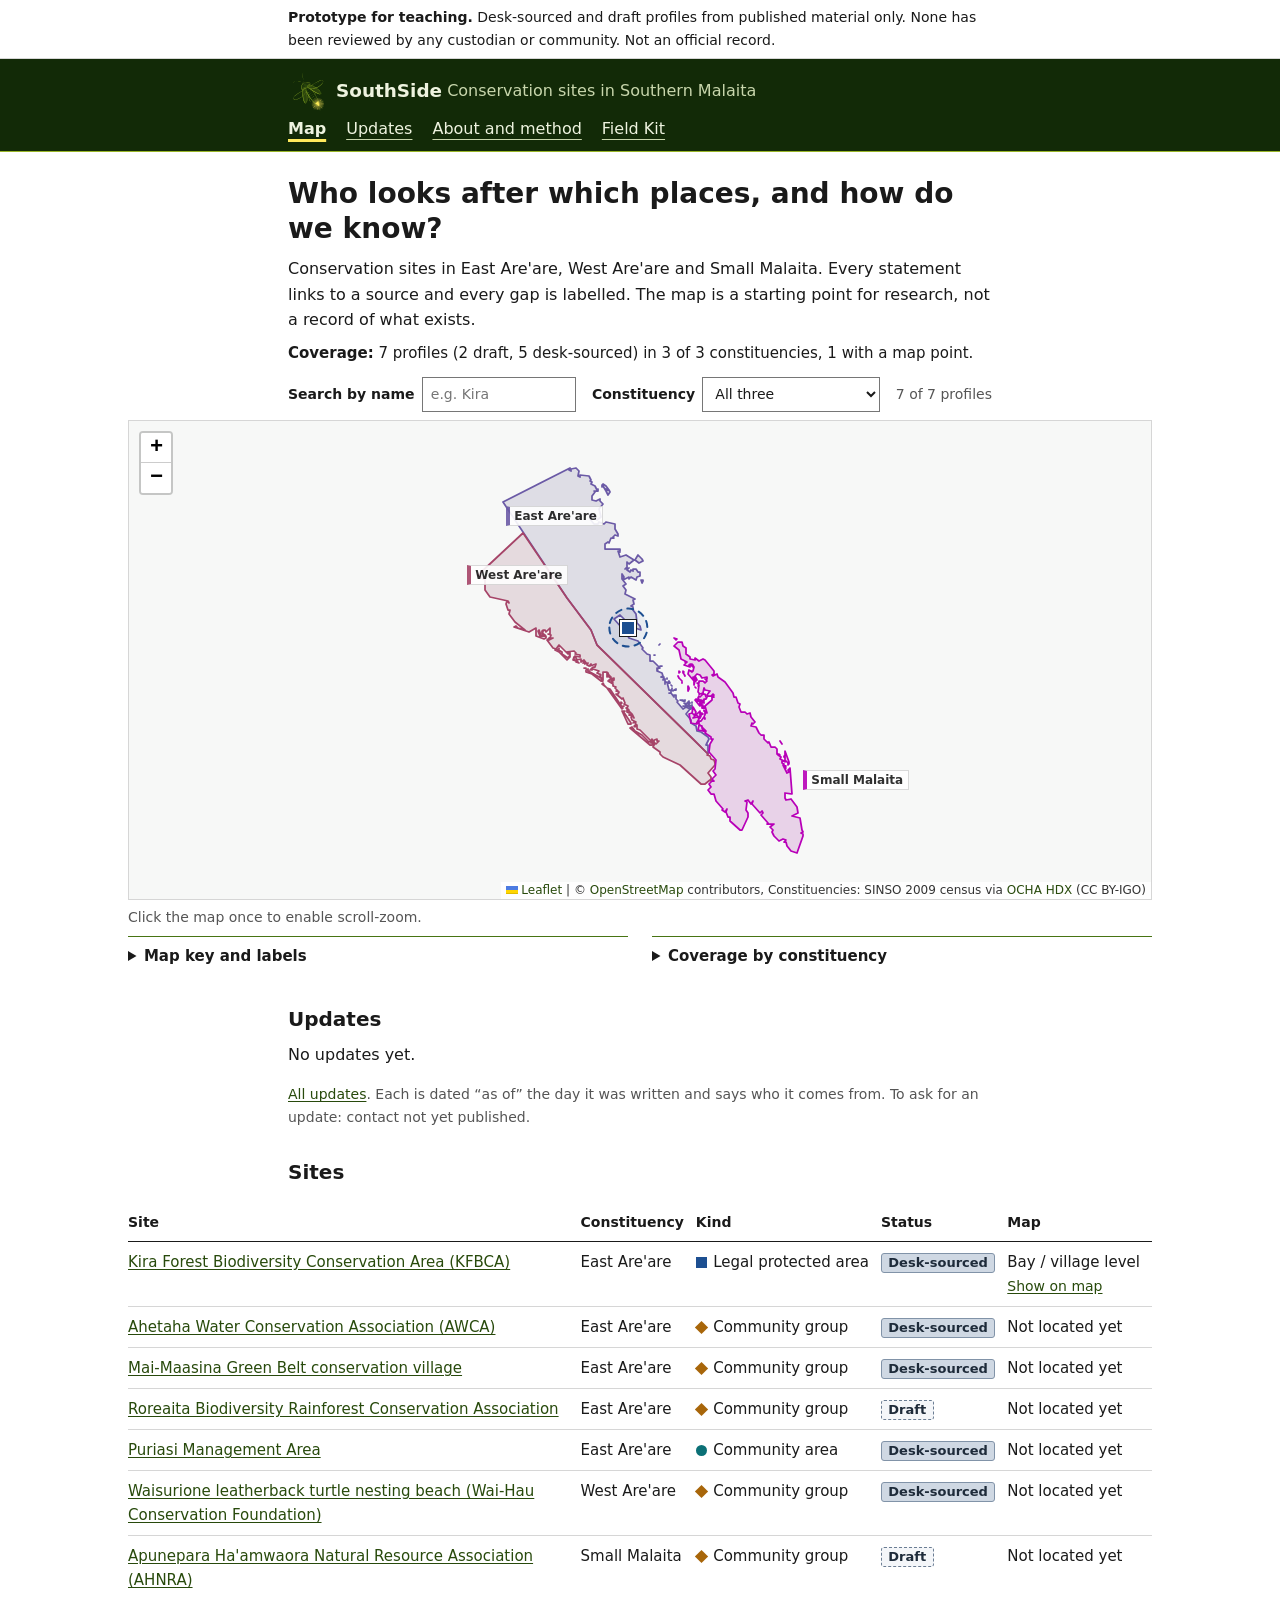
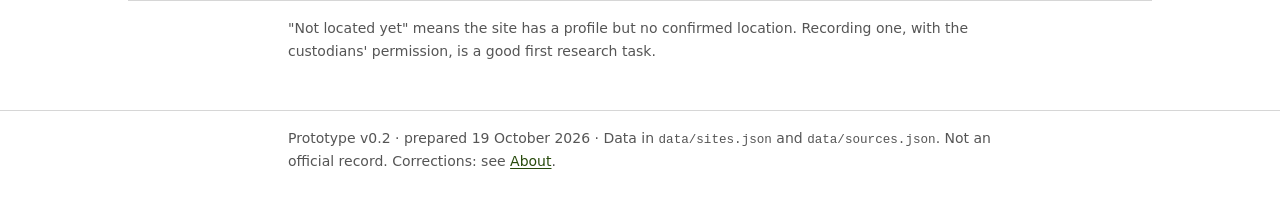
==== commit 04743250: "Firefly logo, moss-green theme and site updates Logo and theme: - Field-sketch firefly in assets/img" ====
--- a/index.html
+++ b/index.html
@@ -8,13 +8,16 @@
 <meta name="description" content="SouthSide: prototype directory of conservation sites in East Are'are, West Are'are and Small Malaita, Malaita Province, Solomon Islands. Built for teaching and research planning.">
 <link rel="stylesheet" href="assets/vendor/leaflet/leaflet.css">
 <link rel="stylesheet" href="assets/css/styles.css">
+<link rel="icon" href="assets/img/favicon-32.png" sizes="32x32" type="image/png">
+<link rel="icon" href="assets/img/favicon.svg" type="image/svg+xml">
+<link rel="apple-touch-icon" href="assets/img/apple-touch-icon.png">
 </head>
 <body>
 <a class="skip" href="#main">Skip to content</a>
 <div class="proto"><p class="wrap"><strong>Prototype for teaching.</strong> <span id="status-note">Desk-sourced from published material only. Not reviewed by any community or custodian.</span></p></div>
 <header class="site-header"><div class="wrap">
-  <a class="brand" href="index.html">SouthSide</a> <span class="tagline">Conservation sites in Southern Malaita</span>
-  <nav aria-label="Main"><a href="index.html" aria-current="page">Map</a><a href="about.html">About and method</a><a href="kit.html">Field Kit</a></nav>
+  <a class="brand" href="index.html"><img class="brand-mark" src="assets/img/firefly-header.svg" width="40" height="40" alt="">SouthSide</a> <span class="tagline">Conservation sites in Southern Malaita</span>
+  <nav aria-label="Main"><a href="index.html" aria-current="page">Map</a><a href="updates.html">Updates</a><a href="about.html">About and method</a><a href="kit.html">Field Kit</a></nav>
 </div></header>
 
 <main id="main" class="wrap">
@@ -74,6 +77,12 @@
   </details>
   </div>
 
+  <section aria-labelledby="updates-h">
+    <h2 id="updates-h">Updates</h2>
+    <div id="updates-home"><p class="muted">Loading updates&hellip;</p></div>
+    <p class="small muted"><a href="updates.html">All updates</a>. Each is dated &ldquo;as of&rdquo; the day it was written and says who it comes from. To ask for an update: <span data-update-contact></span>.</p>
+  </section>
+
   <h2 id="sites">Sites</h2>
   <div id="list"><p class="muted">Loading sites&hellip;</p></div>
 </main>
@@ -84,6 +93,7 @@
 
 <script src="assets/vendor/leaflet/leaflet.js"></script>
 <script src="assets/js/common.js"></script>
+<script src="assets/js/updates.js"></script>
 <script src="assets/js/home.js"></script>
 </body>
 </html>
--- a/assets/css/styles.css
+++ b/assets/css/styles.css
@@ -16,10 +16,24 @@
   --fade-swatch: #ececec;
   --fade-swatch-border: #b5b5b5;
 
+  /* Palette: four moss greens and the firefly glow. Rules use the role tokens below, not these. */
+  --green-1: #122a07;
+  --green-2: #284a0c;
+  --green-3: #487413;
+  --green-4: #98b528;        /* tints, fills and the rule on green 1 only: 2.3:1 on white, never text, border or icon there */
+  --glow: #ffe95c;           /* decorative only: logo, current-page nav underline, focus halo. Never a status, never text on light (1.2:1) */
+
   /* Brand (chrome only) */
-  --brand: #325a4b;
-  --brand-tint: #e7efeb;     /* selected list row */
+  --brand: var(--green-2);   /* links, buttons */
+  --brand-tint: #f1f5e1;     /* selected list row: green 4 at 14% on white */
   --on-brand: #ffffff;
+  --chrome: var(--green-1);  /* header background */
+  --chrome-border: var(--green-3); /* chrome borders: buttons, panel edges. Table hairlines stay --rule */
+  --chrome-rule: var(--green-4);   /* the rule on green 1, under the header */
+  --on-chrome: #eef3df;      /* text on green 1 */
+  --on-chrome-muted: #c8d6ac;      /* tagline and secondary text on green 1 */
+  --logo-ink-on-dark: #cfe08a;     /* reserved: logo ink on dark if the mark is ever inlined. The header <img> draws in green 4. */
+  --focus-ring: var(--green-1);    /* dark ring, with a --glow halo outside it */
 
   /* Kind of site: three hues, each paired with a shape */
   --tier-legal: #1d4f91;     /* square */
@@ -60,7 +74,8 @@
 body { margin: 0; background: var(--bg); color: var(--ink); font: 16px/1.6 var(--sans); }
 a { color: var(--brand); text-underline-offset: 2px; }
 a:hover { color: var(--ink); }
-:focus-visible { outline: 3px solid var(--brand); outline-offset: 2px; }
+/* Focus: a dark ring with a glow halo outside it. The ring carries the contrast on light pages, the halo on the green header. */
+:focus-visible { outline: 3px solid var(--glow); outline-offset: 3px; box-shadow: 0 0 0 3px var(--focus-ring); }
 h1, h2, h3 { line-height: 1.25; margin: 2rem 0 .6rem; }
 h1 { font-size: 1.75rem; margin-top: 1.5rem; }
 h2 { font-size: 1.25rem; }
@@ -80,11 +95,14 @@
 .proto p { margin: 0 auto; }
 
 /* Header and footer */
-.site-header { border-bottom: 1px solid var(--rule); padding: 1rem 0 .75rem; }
-.brand { font-weight: 700; font-size: 1.15rem; color: var(--ink); text-decoration: none; }
-.tagline { color: var(--muted); }
+.site-header { background: var(--chrome); color: var(--on-chrome); border-bottom: 1px solid var(--chrome-rule); padding: .75rem 0 .6rem; }
+.brand { display: inline-flex; align-items: center; gap: .5rem; vertical-align: middle; font-weight: 700; font-size: 1.15rem; color: var(--on-chrome); text-decoration: none; }
+.brand-mark { display: block; flex: none; width: 40px; height: 40px; }
+.tagline { color: var(--on-chrome-muted); vertical-align: middle; }
+.site-header a:hover { color: var(--on-chrome); }
 .site-header nav { margin-top: .35rem; display: flex; flex-wrap: wrap; gap: .25rem 1.25rem; }
-.site-header nav a[aria-current="page"] { color: var(--ink); font-weight: 600; text-decoration: none; }
+.site-header nav a { color: var(--on-chrome); text-decoration-color: var(--on-chrome-muted); text-underline-offset: 5px; }
+.site-header nav a[aria-current="page"] { font-weight: 600; text-decoration-color: var(--glow); text-decoration-thickness: 3px; }
 footer { border-top: 1px solid var(--rule); margin-top: 3rem; padding: 1rem 0 2rem; color: var(--muted); font-size: .875rem; }
 
 /* Filters */
@@ -121,7 +139,7 @@
 /* Two independent collapsible panels under the map. align-items: start keeps an open panel
    from stretching its neighbour. Both summaries share one style so they read as a pair. */
 .map-panels { display: grid; grid-template-columns: 1fr 1fr; gap: .5rem 1.5rem; align-items: start; margin-bottom: .5rem; }
-.panel { border-top: 1px solid var(--rule); min-width: 0; }
+.panel { border-top: 1px solid var(--chrome-border); min-width: 0; }
 .panel > summary { cursor: pointer; font-weight: 600; font-size: .9375rem; padding: .45rem 0; }
 .legend { font-size: .875rem; }
 .legend-grid { display: grid; grid-template-columns: repeat(auto-fit, minmax(15rem, 1fr)); gap: .25rem 1.5rem; margin-top: .4rem; }
@@ -144,6 +162,9 @@
 .leaflet-tooltip.const-label.const-west { border-left-color: var(--const-west); }
 .leaflet-tooltip.const-label.const-small { border-left-color: var(--const-small); }
 .leaflet-container { font-family: var(--sans); }
+/* leaflet.css colours .leaflet-container a with its own blue. Popup and attribution links use the brand colour;
+   scoped so the zoom buttons and popup close button keep Leaflet's defaults. */
+.leaflet-container .leaflet-popup-content a, .leaflet-container .leaflet-control-attribution a { color: var(--brand); }
 .leaflet-popup-content { margin: 10px 12px; }
 .leaflet-popup-content p { margin: 0 0 .4rem; }
 
@@ -188,6 +209,19 @@
 ul.callout { list-style: none; }
 ul.callout li { margin-bottom: .2rem; }
 
+/* Site updates. The tier is told by words and by the rule's shape: solid for a primary update,
+   dashed for a community note (as on the Draft badge, dashed = less checked). Never green, never glow. */
+.update { border-left: 4px solid var(--ink); padding: .05rem 0 .05rem .85rem; margin: 0 0 1.25rem; }
+.update-secondary { border-left-style: dashed; border-left-color: var(--neutral-border); }
+.update > :last-child { margin-bottom: 0; }
+.update-kind { display: flex; flex-wrap: wrap; align-items: center; gap: .2rem .5rem; margin: 0; font-size: .875rem; }
+.update h2, .update h3 { font-size: 1.05rem; margin: .2rem 0 .15rem; }
+.update-meta { margin: 0 0 .4rem; font-size: .875rem; color: var(--muted); }
+.update-body { margin: 0 0 .6rem; }
+.update-body > summary { cursor: pointer; font-size: .875rem; font-weight: 600; margin-bottom: .4rem; }
+.chip-check::before { content: "\26A0\FE0E\00a0"; content: "\26A0\FE0E\00a0" / ""; }
+pre.template { border: 1px solid var(--rule); padding: .75rem; overflow: auto; font-size: .8125rem; line-height: 1.45; margin: 0 0 .6rem; }
+
 /* Fact confidence: the word plus a mark with a different shape for each level */
 .conf { font-weight: 700; }
 .conf-mark { display: inline-block; width: 9px; height: 9px; border-radius: 50%; margin-right: .35rem; vertical-align: 1px; }
@@ -204,7 +238,7 @@
 
 /* Buttons: plain */
 .btn, .linkbtn { font: inherit; cursor: pointer; }
-.btn { font-size: .9375rem; padding: .3rem .8rem; border: 1px solid var(--brand); background: var(--bg); color: var(--brand); }
+.btn { font-size: .9375rem; padding: .3rem .8rem; border: 1px solid var(--chrome-border); background: var(--bg); color: var(--brand); }
 .btn:hover { background: var(--brand); color: var(--on-brand); }
 .linkbtn { border: 0; padding: 0; text-align: left; white-space: nowrap; background: none; color: var(--brand); text-decoration: underline; text-underline-offset: 2px; font-size: .875rem; }
 .linkbtn:hover { color: var(--ink); }
@@ -229,7 +263,8 @@
   .map-panels { grid-template-columns: 1fr; gap: 0; }
   /* Phones: keep the map near the top. Both fields and the count share one row. */
   .proto { font-size: .8125rem; }
-  .site-header { padding: .6rem 0 .5rem; }
+  .site-header { padding: .5rem 0 .4rem; }
+  .brand-mark { width: 36px; height: 36px; }
   h1 { font-size: 1.375rem; margin-top: 1rem; }
   .controls { gap: .3rem .6rem; flex-wrap: nowrap; align-items: flex-end; }
   .controls label { flex-direction: column; align-items: stretch; gap: .1rem; flex: 1 1 0; min-width: 0; font-size: .8125rem; }
@@ -247,7 +282,10 @@
 }
 @media (prefers-reduced-motion: reduce) { * { scroll-behavior: auto !important; transition: none !important; animation: none !important; } }
 @media print {
-  .site-header nav, .controls, #map, .mini-map, .legend, .map-hint, .btn, .linkbtn { display: none; }
+  .site-header nav, .controls, #map, .mini-map, .legend, .map-hint, .btn, .linkbtn, .brand-mark { display: none; }
+  /* Browsers drop background colours when printing, so the header prints as dark text on paper. */
+  .site-header { background: none; border-color: var(--rule); }
+  .brand, .tagline { color: var(--ink); }
   /* Keep badge, chip and callout fills when printing; the words and borders carry the meaning anyway. */
   .badge, .chip, .callout, .mark, tr.flag-conflicting > * { -webkit-print-color-adjust: exact; print-color-adjust: exact; }
 }
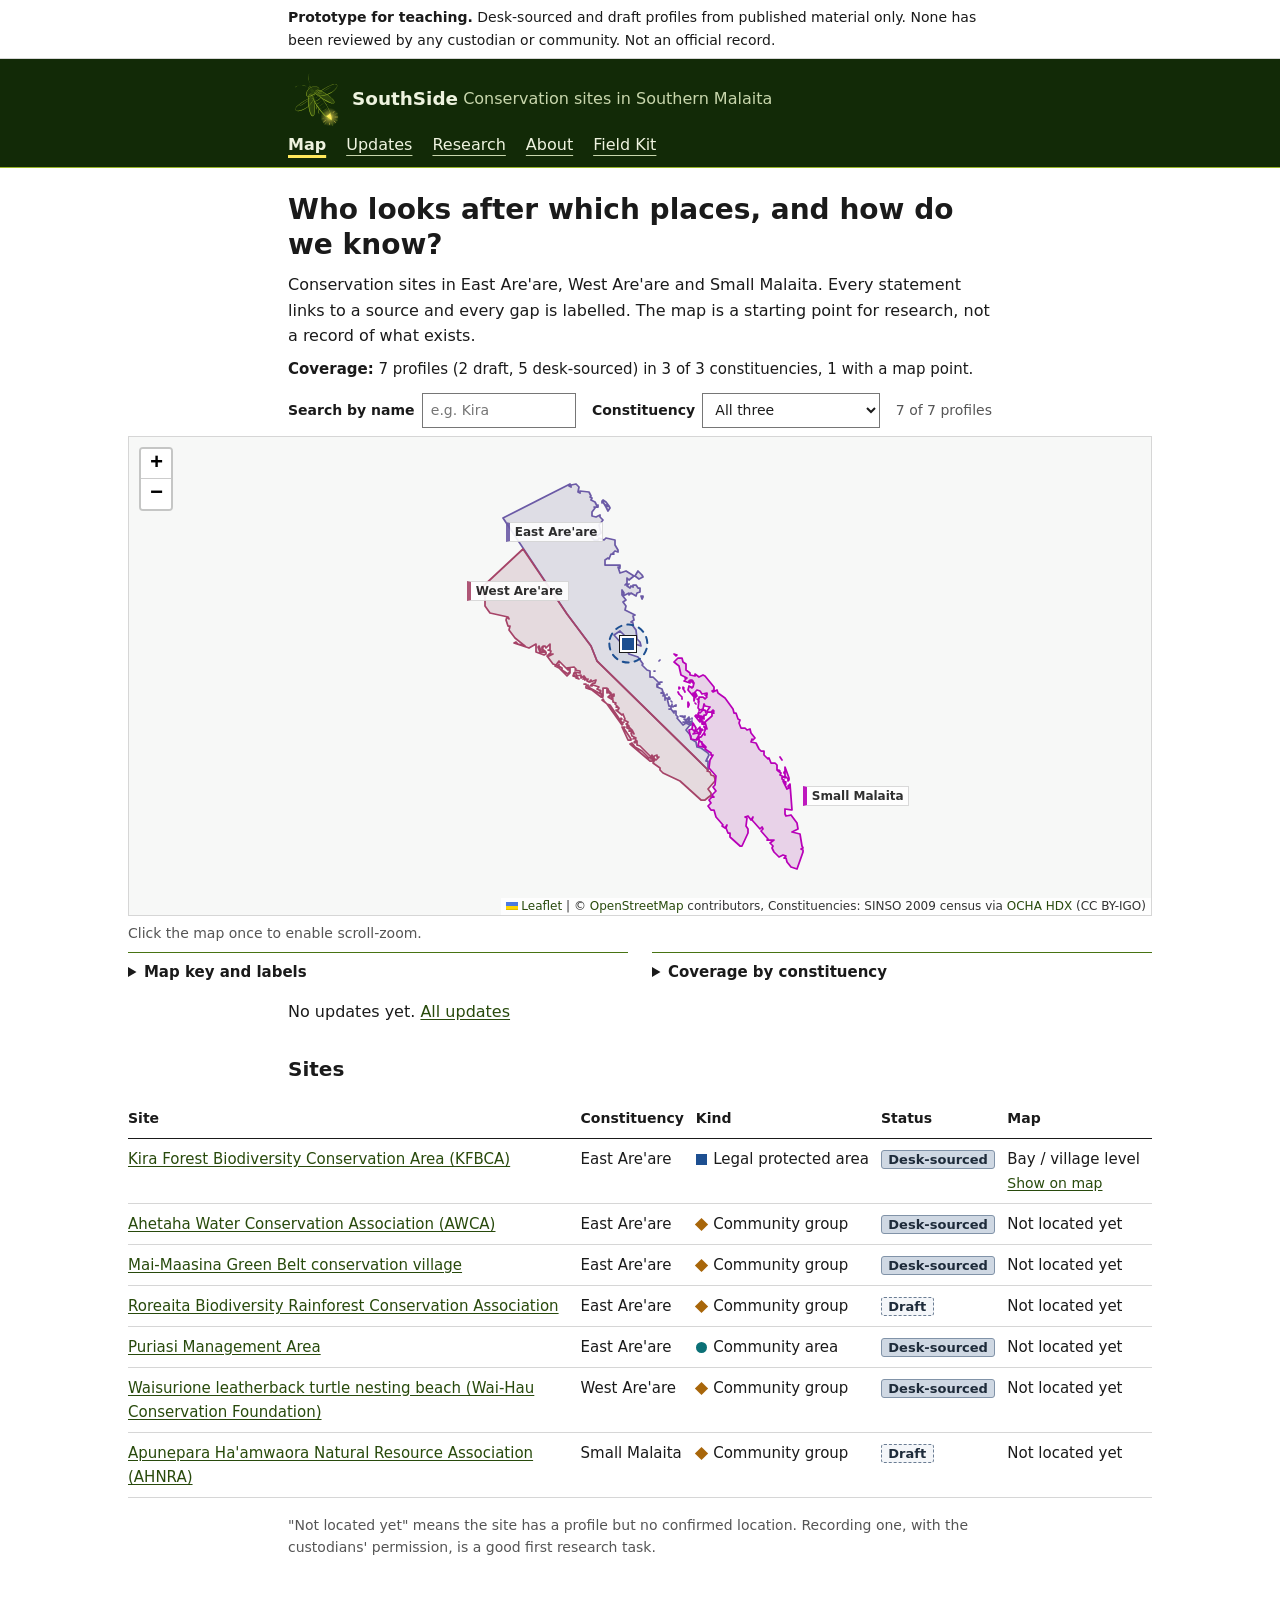
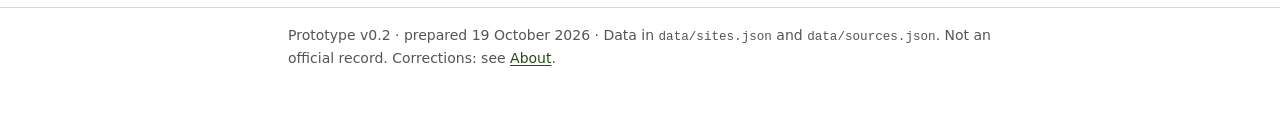
==== commit 621345c1: "Research library, larger header mark and homepage polish Research library: - library.html lists sour" ====
--- a/index.html
+++ b/index.html
@@ -17,7 +17,7 @@
 <div class="proto"><p class="wrap"><strong>Prototype for teaching.</strong> <span id="status-note">Desk-sourced from published material only. Not reviewed by any community or custodian.</span></p></div>
 <header class="site-header"><div class="wrap">
   <a class="brand" href="index.html"><img class="brand-mark" src="assets/img/firefly-header.svg" width="40" height="40" alt="">SouthSide</a> <span class="tagline">Conservation sites in Southern Malaita</span>
-  <nav aria-label="Main"><a href="index.html" aria-current="page">Map</a><a href="updates.html">Updates</a><a href="about.html">About and method</a><a href="kit.html">Field Kit</a></nav>
+  <nav aria-label="Main"><a href="index.html" aria-current="page">Map</a><a href="updates.html">Updates</a><a href="library.html">Research</a><a href="about.html">About</a><a href="kit.html">Field Kit</a></nav>
 </div></header>
 
 <main id="main" class="wrap">
@@ -80,7 +80,7 @@
   <section aria-labelledby="updates-h">
     <h2 id="updates-h">Updates</h2>
     <div id="updates-home"><p class="muted">Loading updates&hellip;</p></div>
-    <p class="small muted"><a href="updates.html">All updates</a>. Each is dated &ldquo;as of&rdquo; the day it was written and says who it comes from. To ask for an update: <span data-update-contact></span>.</p>
+    <p class="small muted"><a href="updates.html">All updates</a>. Each is dated &ldquo;as of&rdquo; the day it was written and says who it comes from.<span data-update-ask hidden> To ask for an update: <span data-update-contact></span>.</span></p>
   </section>
 
   <h2 id="sites">Sites</h2>
@@ -88,7 +88,7 @@
 </main>
 
 <footer><div class="wrap">
-  <p>Prototype v0.2 &middot; prepared 19 October 2026 &middot; Data in <code>data/sites.json</code> and <code>data/sources.json</code>. Not an official record. Corrections: see <a href="about.html#corrections">About</a>.</p>
+  <p>Prototype v0.2<span data-site-date></span> &middot; Data in <code>data/sites.json</code> and <code>data/sources.json</code>. Not an official record. Corrections: see <a href="about.html#corrections">About</a>.</p>
 </div></footer>
 
 <script src="assets/vendor/leaflet/leaflet.js"></script>
--- a/assets/css/styles.css
+++ b/assets/css/styles.css
@@ -97,7 +97,7 @@
 /* Header and footer */
 .site-header { background: var(--chrome); color: var(--on-chrome); border-bottom: 1px solid var(--chrome-rule); padding: .75rem 0 .6rem; }
 .brand { display: inline-flex; align-items: center; gap: .5rem; vertical-align: middle; font-weight: 700; font-size: 1.15rem; color: var(--on-chrome); text-decoration: none; }
-.brand-mark { display: block; flex: none; width: 40px; height: 40px; }
+.brand-mark { display: block; flex: none; width: 56px; height: 56px; }
 .tagline { color: var(--on-chrome-muted); vertical-align: middle; }
 .site-header a:hover { color: var(--on-chrome); }
 .site-header nav { margin-top: .35rem; display: flex; flex-wrap: wrap; gap: .25rem 1.25rem; }
@@ -220,6 +220,19 @@
 .update-body { margin: 0 0 .6rem; }
 .update-body > summary { cursor: pointer; font-size: .875rem; font-weight: 600; margin-bottom: .4rem; }
 .chip-check::before { content: "\26A0\FE0E\00a0"; content: "\26A0\FE0E\00a0" / ""; }
+/* Research library. Origin is told by words and the rule's shape: solid for a published source, dashed for a work
+   submitted by its author. Evidence kind is a separate outlined tag in words. Never green, never glow. */
+.lib-entry { border-left: 4px solid var(--ink); padding: .05rem 0 .05rem .85rem; margin: 0 0 1.25rem; }
+.lib-submitted { border-left-style: dashed; border-left-color: var(--neutral-border); }
+.lib-entry > :last-child { margin-bottom: 0; }
+.lib-entry p.small { margin-bottom: .3rem; }
+.lib-kind { display: flex; flex-wrap: wrap; align-items: center; gap: .2rem .5rem; margin: 0; font-size: .875rem; }
+.lib-entry h2, .lib-entry h3 { font-size: 1.05rem; margin: .2rem 0 .15rem; }
+.lib-meta { margin: 0 0 .4rem; font-size: .875rem; color: var(--muted); overflow-wrap: anywhere; }
+.lib-tag { display: inline-block; font-size: .8125rem; font-weight: 600; line-height: 1.35; padding: 0 .4rem; border: 1px solid var(--neutral-border); border-radius: 0; color: var(--neutral-ink); }
+.filters { display: grid; grid-template-columns: repeat(auto-fill, minmax(13rem, 1fr)); gap: .5rem 1rem; margin: 0 0 .25rem; }
+.filters label { display: flex; flex-direction: column; gap: .15rem; font-size: .875rem; font-weight: 600; min-width: 0; }
+.filters input, .filters select { width: 100%; min-width: 0; height: 2.2rem; }
 pre.template { border: 1px solid var(--rule); padding: .75rem; overflow: auto; font-size: .8125rem; line-height: 1.45; margin: 0 0 .6rem; }
 
 /* Fact confidence: the word plus a mark with a different shape for each level */
@@ -264,7 +277,7 @@
   /* Phones: keep the map near the top. Both fields and the count share one row. */
   .proto { font-size: .8125rem; }
   .site-header { padding: .5rem 0 .4rem; }
-  .brand-mark { width: 36px; height: 36px; }
+  .brand-mark { width: 44px; height: 44px; }
   h1 { font-size: 1.375rem; margin-top: 1rem; }
   .controls { gap: .3rem .6rem; flex-wrap: nowrap; align-items: flex-end; }
   .controls label { flex-direction: column; align-items: stretch; gap: .1rem; flex: 1 1 0; min-width: 0; font-size: .8125rem; }
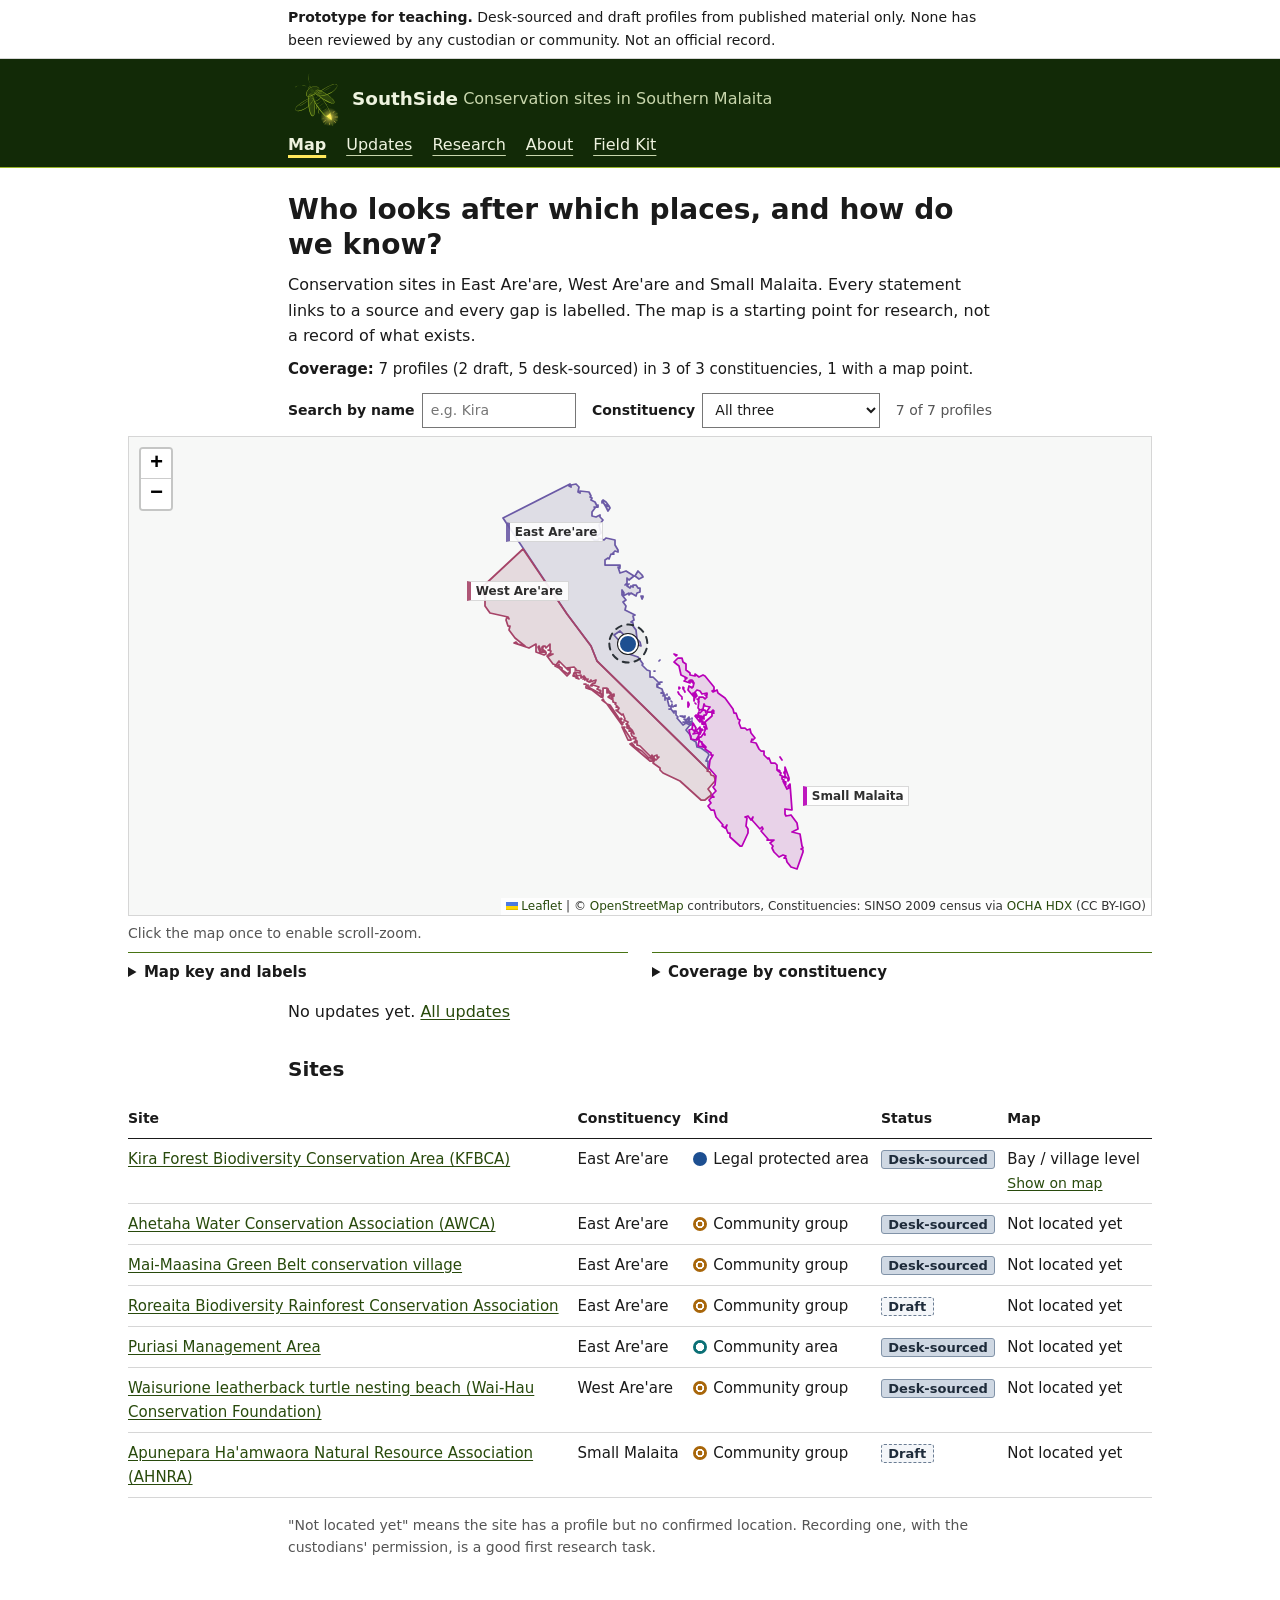
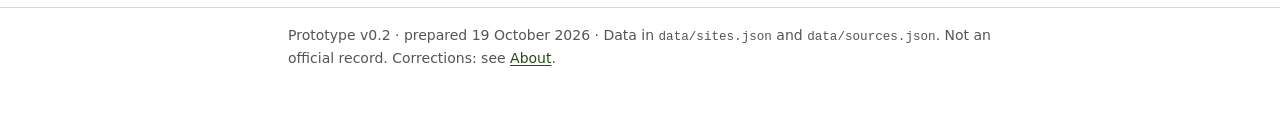
==== commit 02afd82b: "Media records, click-to-load embeds, CSP and circle-only map markers Media: - data/media.json (empty" ====
--- a/index.html
+++ b/index.html
@@ -2,6 +2,7 @@
 <html lang="en">
 <head>
 <meta charset="utf-8">
+<meta http-equiv="Content-Security-Policy" content="default-src 'self'; script-src 'self'; style-src 'self'; img-src 'self' https://tile.openstreetmap.org; connect-src 'self'; frame-src https://www.youtube-nocookie.com https://www.facebook.com https://player.vimeo.com; media-src 'none'; object-src 'none'; base-uri 'none'; form-action 'none'">
 <meta name="viewport" content="width=device-width, initial-scale=1">
 <meta name="robots" content="noindex">
 <title>SouthSide: conservation sites in Southern Malaita (prototype)</title>
@@ -25,7 +26,7 @@
   <p class="intro">Conservation sites in East Are'are, West Are'are and Small Malaita. Every statement links to a source and every gap is labelled. The map is a starting point for research, not a record of what exists.</p>
   <p class="coverage-line"><strong>Coverage:</strong> <span id="coverage-total"></span></p>
 
-  <form class="controls" onsubmit="return false" aria-label="Filters">
+  <form class="controls" data-no-submit aria-label="Filters">
     <label>Search by name<input id="f-q" type="search" placeholder="e.g. Kira"></label>
     <label>Constituency<select id="f-constituency"><option value="">All three</option></select></label>
     <span class="count" id="count" aria-live="polite"></span>
@@ -41,16 +42,16 @@
       <div>
         <h3>Kind of site</h3>
         <ul>
-          <li><span class="mark shape-legal_pa" aria-hidden="true"></span>Square: legally declared protected area</li>
-          <li><span class="mark shape-community_area" aria-hidden="true"></span>Circle: community-managed area</li>
-          <li><span class="mark shape-community_group" aria-hidden="true"></span>Diamond: community conservation group</li>
+          <li><span class="mark shape-legal_pa" aria-hidden="true"></span>Solid circle: legally declared protected area</li>
+          <li><span class="mark shape-community_area" aria-hidden="true"></span>Ring: community-managed area</li>
+          <li><span class="mark shape-community_group" aria-hidden="true"></span>Ring with a centre dot: community conservation group</li>
         </ul>
         <p class="small muted">A pin is a location, not a boundary. Sites with no map point are still listed below, with the same mark.</p>
       </div>
       <div>
         <h3>Places</h3>
         <ul>
-          <li><span class="swatch swatch-zone" aria-hidden="true"></span>Location only known to bay or village level</li>
+          <li><span class="swatch swatch-zone" aria-hidden="true"></span>Dashed circle: location only known to bay or village level</li>
           <li><span class="swatch swatch-area const-east" aria-hidden="true"></span>East Are'are</li>
           <li><span class="swatch swatch-area const-west" aria-hidden="true"></span>West Are'are</li>
           <li><span class="swatch swatch-area const-small" aria-hidden="true"></span>Small Malaita</li>
--- a/assets/css/styles.css
+++ b/assets/css/styles.css
@@ -35,10 +35,10 @@
   --logo-ink-on-dark: #cfe08a;     /* reserved: logo ink on dark if the mark is ever inlined. The header <img> draws in green 4. */
   --focus-ring: var(--green-1);    /* dark ring, with a --glow halo outside it */
 
-  /* Kind of site: three hues, each paired with a shape */
-  --tier-legal: #1d4f91;     /* square */
-  --tier-area: #0b7076;      /* circle */
-  --tier-group: #a8660a;     /* diamond */
+  /* Kind of site: three hues, each paired with a fill pattern inside a circle */
+  --tier-legal: #1d4f91;     /* solid circle */
+  --tier-area: #0b7076;      /* ring */
+  --tier-group: #a8660a;     /* ring with a centre dot */
 
   /* Verification trust ramp: one slate-blue family, darker = more checked */
   --ver-draft-bg: #f4f6f9;     --ver-draft-border: #6b7d93;    --ver-draft-ink: #1e2b3a;
@@ -125,13 +125,17 @@
 .leaflet-tile-pane { filter: grayscale(1); }
 .mini-map { height: 240px; border: 1px solid var(--rule); background: var(--map-bg); margin-bottom: .5rem; }
 
-/* Kind of site: colour + shape. .mark is the small inline version, .pin the map marker. */
-.mark, .pin { display: inline-block; flex: none; }
-.mark { width: 11px; height: 11px; margin-right: .4rem; vertical-align: -1px; }
-.pin { width: 16px; height: 16px; border: 2px solid var(--bg); box-shadow: 0 0 0 1px var(--ink); }
-.shape-legal_pa { background: var(--tier-legal); border-radius: 0; }
-.shape-community_area { background: var(--tier-area); border-radius: 50%; }
-.shape-community_group { background: var(--tier-group); border-radius: 0; transform: rotate(45deg) scale(.85); }
+/* Kind of site: every kind is a circle; colour + fill pattern tell them apart (solid, ring, ring with a centre dot).
+   .mark is the small inline version, .pin the map marker (white halo and dark outer ring so it shows on any tile).
+   Ring and ring-with-dot share the same outer band, so the centre dot is the only difference between them. */
+.mark, .pin { display: inline-block; flex: none; border-radius: 50%; }
+.mark { width: 14px; height: 14px; margin-right: .4rem; vertical-align: -2px; }
+.pin { width: 20px; height: 20px; border: 2px solid var(--bg); box-shadow: 0 0 0 1px var(--ink); }
+.shape-legal_pa { background: var(--tier-legal); }
+.shape-community_area { background: radial-gradient(circle closest-side, var(--bg) 0 59%, var(--tier-area) 62%); }
+.shape-community_group { background: radial-gradient(circle closest-side, var(--tier-group) 0 34%, var(--bg) 37% 59%, var(--tier-group) 62%); }
+/* Windows high-contrast mode would otherwise drop the fills and patterns. */
+@media (forced-colors: active) { .mark, .pin { forced-color-adjust: none; } }
 
 /* Map legend: open on wide screens, collapsed on phones (home.js) */
 .map-hint { margin-top: .35rem; margin-bottom: .5rem; }
@@ -233,6 +237,26 @@
 .filters { display: grid; grid-template-columns: repeat(auto-fill, minmax(13rem, 1fr)); gap: .5rem 1rem; margin: 0 0 .25rem; }
 .filters label { display: flex; flex-direction: column; gap: .15rem; font-size: .875rem; font-weight: 600; min-width: 0; }
 .filters input, .filters select { width: 100%; min-width: 0; height: 2.2rem; }
+/* Media: credited link-out cards. No image or video is loaded; the kind is a word, the test label a chip with an icon. */
+.media-list { display: grid; grid-template-columns: repeat(auto-fill, minmax(16rem, 1fr)); gap: 1rem 1.25rem; margin: .5rem 0 1rem; }
+.media-item { border-left: 4px solid var(--neutral-border); padding: .05rem 0 .05rem .85rem; min-width: 0; overflow-wrap: anywhere; }
+.media-item > p { margin: 0 0 .35rem; }
+.media-item > :last-child { margin-bottom: 0; }
+.media-kind { display: flex; flex-wrap: wrap; align-items: center; gap: .2rem .5rem; font-size: .875rem; }
+.media-credit { font-size: .875rem; color: var(--muted); }
+/* Embeds are created only after a click on Load. Sizes come from classes (the CSP blocks inline style attributes). */
+.media-embed:empty { display: none; }
+.media-embed { margin: 0 0 .35rem; }
+.media-frame { display: block; width: 100%; border: 1px solid var(--rule); }
+.media-frame-video { aspect-ratio: 16 / 9; height: auto; }
+.media-frame-post { height: 36rem; }
+.media-preview canvas { display: block; max-width: 100%; height: auto; border: 1px solid var(--rule); margin: .25rem 0; }
+.form-grid label.check { flex-direction: row; align-items: flex-start; gap: .4rem; font-weight: 400; }
+.form-grid label.check input { margin-top: .35rem; flex: none; }
+.form-grid fieldset { border: 1px solid var(--rule); padding: .5rem .75rem .75rem; margin: 0; min-width: 0; }
+.form-grid legend { font-size: .9375rem; font-weight: 600; padding: 0 .25rem; }
+.form-grid [hidden] { display: none; }   /* fields that only apply to some answers; beats the grid and flex rules above */
+.btn:disabled { cursor: not-allowed; border-style: dashed; color: var(--muted); background: var(--bg); }
 pre.template { border: 1px solid var(--rule); padding: .75rem; overflow: auto; font-size: .8125rem; line-height: 1.45; margin: 0 0 .6rem; }
 
 /* Fact confidence: the word plus a mark with a different shape for each level */
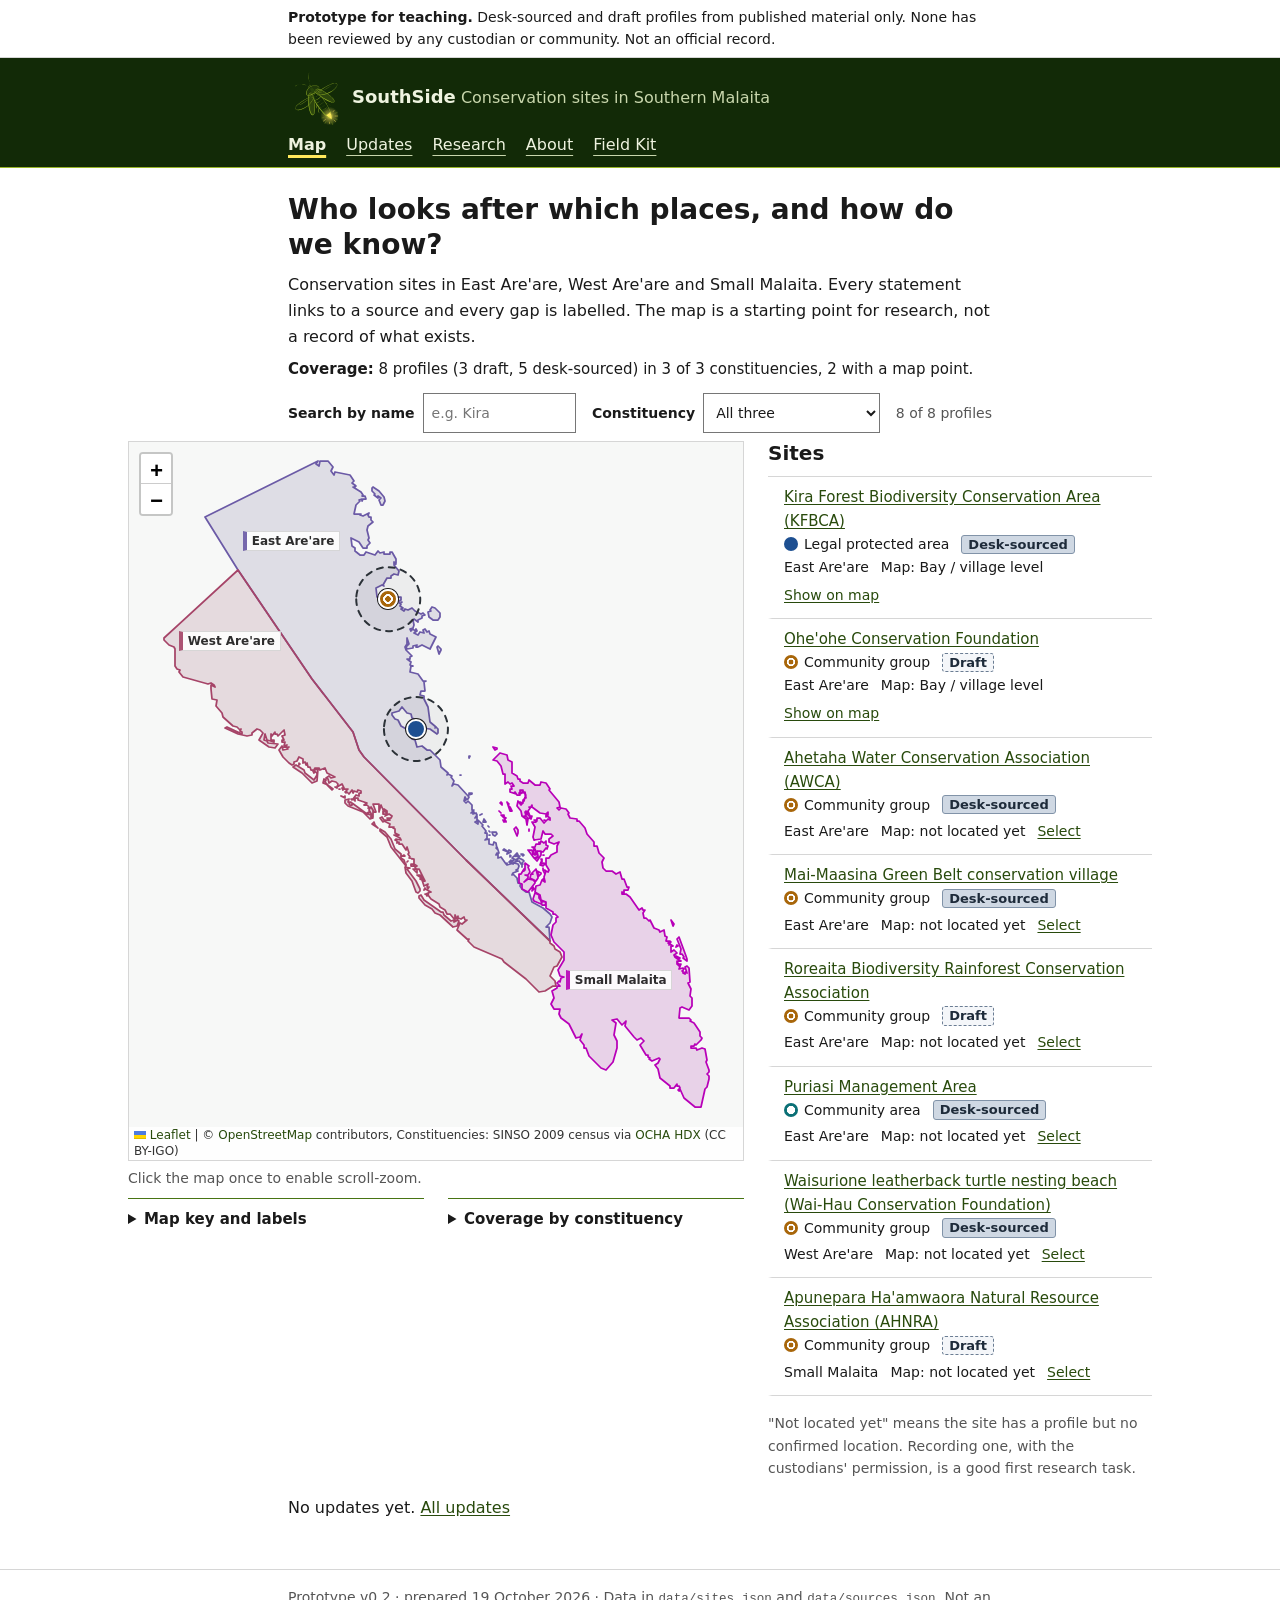
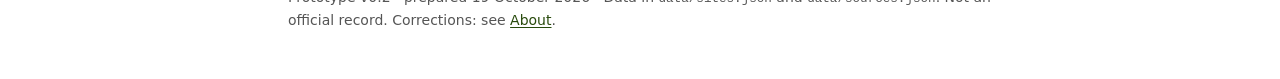
==== commit 04106342: "Polish pass steps 3-6 and add Ohe'ohe Conservation Foundation (SM-008) Visual polish (already upload" ====
--- a/index.html
+++ b/index.html
@@ -32,7 +32,13 @@
     <span class="count" id="count" aria-live="polite"></span>
   </form>
 
-  <div id="map" role="region" aria-label="Map of conservation sites. The site list below is an equivalent alternative."></div>
+  <!-- From 1100px: map, key and panels in a sticky left column, the site list beside it (styles.css, home.js).
+       Below that, one column in this order. -->
+  <div class="atlas">
+  <div class="atlas-map">
+  <div class="skip-host"><a class="skip skip-map" href="#sites">Skip the map, go to the site list</a></div>
+  <div id="map" role="region" aria-label="Map of conservation sites. The site list is an equivalent alternative."></div>
+  <p class="map-selected" id="map-selected" aria-live="polite"></p>
   <p class="small muted map-hint">Click the map once to enable scroll-zoom.</p>
   <!-- Two independent collapsible panels, side by side on wide screens, stacked on phones. -->
   <div class="map-panels">
@@ -46,7 +52,7 @@
           <li><span class="mark shape-community_area" aria-hidden="true"></span>Ring: community-managed area</li>
           <li><span class="mark shape-community_group" aria-hidden="true"></span>Ring with a centre dot: community conservation group</li>
         </ul>
-        <p class="small muted">A pin is a location, not a boundary. Sites with no map point are still listed below, with the same mark.</p>
+        <p class="small muted">A pin is a location, not a boundary. Sites with no map point are still in the site list, with the same mark.</p>
       </div>
       <div>
         <h3>Places</h3>
@@ -77,15 +83,19 @@
     <ul id="coverage"></ul>
   </details>
   </div>
+  </div>
+
+  <section class="atlas-list" aria-labelledby="sites">
+  <h2 id="sites" tabindex="-1">Sites</h2>
+  <div id="list"><p class="muted">Loading sites&hellip;</p></div>
+  </section>
+  </div>
 
   <section aria-labelledby="updates-h">
     <h2 id="updates-h">Updates</h2>
     <div id="updates-home"><p class="muted">Loading updates&hellip;</p></div>
     <p class="small muted"><a href="updates.html">All updates</a>. Each is dated &ldquo;as of&rdquo; the day it was written and says who it comes from.<span data-update-ask hidden> To ask for an update: <span data-update-contact></span>.</span></p>
   </section>
-
-  <h2 id="sites">Sites</h2>
-  <div id="list"><p class="muted">Loading sites&hellip;</p></div>
 </main>
 
 <footer><div class="wrap">
--- a/assets/css/styles.css
+++ b/assets/css/styles.css
@@ -67,91 +67,199 @@
 
   --sans: system-ui, -apple-system, "Segoe UI", Roboto, "Helvetica Neue", Arial, sans-serif;
   color-scheme: light;
+
+  /* ---- Spacing: one scale, used for every margin, padding and gap (rem, at a 16px root). ---- */
+  --space-1: .125rem;   /*  2px */
+  --space-2: .25rem;    /*  4px */
+  --space-3: .375rem;   /*  6px */
+  --space-4: .5rem;     /*  8px */
+  --space-5: .625rem;   /* 10px */
+  --space-6: .75rem;    /* 12px */
+  --space-7: 1rem;      /* 16px */
+  --space-8: 1.25rem;   /* 20px */
+  --space-9: 1.5rem;    /* 24px */
+  --space-10: 2rem;     /* 32px */
+  --space-11: 3rem;     /* 48px */
+
+  /* ---- Type: system fonts only; one size scale and three line heights. ---- */
+  --text-xs: .8125rem;  /* 13px: tags, badges, code blocks, narrow-screen notices */
+  --text-sm: .875rem;   /* 14px: secondary text, captions, filter labels */
+  --text-md: .9375rem;  /* 15px: tables, buttons, form labels, panel summaries */
+  --text-base: 1rem;    /* 16px: body text, h3 */
+  --text-lg: 1.125rem;  /* 18px: brand name, card titles */
+  --text-xl: 1.25rem;   /* 20px: h2 */
+  --text-2xl: 1.375rem; /* 22px: h1 on phones */
+  --text-3xl: 1.75rem;  /* 28px: h1 */
+  --text-code: .9em;    /* inline code, relative to its text */
+  --leading-body: 1.6;
+  --leading-heading: 1.25;
+  --leading-tag: 1.35;
+  --leading-code: 1.45;
+
+  /* ---- Borders, corners and rules ---- */
+  --border-1: 1px;      /* hairlines, control and tag borders */
+  --border-2: 2px;      /* marker halo, legend swatches */
+  --border-3: 3px;      /* current-page underline */
+  --rule-card: 4px;     /* the left rule on callouts, updates, research and media cards */
+  --radius-0: 0;        /* controls, boxes */
+  --radius-sm: 3px;     /* badges and chips */
+  --radius-round: 50%;  /* markers */
+
+  /* ---- Focus and targets ---- */
+  --focus-width: 3px;               /* dark ring and the glow halo outside it */
+  --focus-offset: 3px;
+  --target-outline: 2px;            /* a source jumped to from a fact (:target) */
+  --target-offset: 4px;
+
+  /* ---- Components ---- */
+  --wrap-max: 46rem;                /* text column */
+  --gutter: 16px;                   /* page side margin */
+  --wide-max: 64rem;                /* homepage map, panels and site list: wider than the text column, centred on it */
+  --nav-gap: var(--space-8);        /* gap between nav links; smaller on very narrow phones (see below) */
+  --control-h: 2.5rem;              /* inputs, selects and buttons; 44px on phones (see below) */
+  --target-min: 24px;               /* smallest tap or click target (WCAG 2.2 target size, minimum) */
+  --link-pad-y: 4px;                /* extra tap area above and below links; inline padding does not move text */
+  --check-size: 1.5rem;             /* checkboxes and radio buttons */
+  --pin-hit: 28px;                  /* tappable area around a map marker; assets/js/common.js uses the same number */
+  --scroll-pad: var(--space-3);     /* room inside scrolling tables so focus rings are not cut off */
+  --control-pad-y: var(--space-3);
+  --control-pad-x: var(--space-4);
+  --tag-pad-x: var(--space-3);
+  --card-pad-left: var(--space-6);  /* space between a card's left rule and its text */
+  --card-gap: var(--space-8);       /* space after a card */
+  --brand-mark: 56px;               /* header firefly */
+  --brand-mark-phone: 44px;
+  --mark-size: 14px;                /* kind-of-site mark in text */
+  --pin-size: 20px;                 /* kind-of-site marker on maps */
+  --map-mini-h: 240px;
+  --col-site-list: 24rem;           /* homepage site list beside the map (from 1100px) */
+  --map-side-min: 22.5rem;          /* homepage map height beside the list: the window height less --map-side-room, */
+  --map-side-max: 45rem;            /*   kept between these two */
+  --map-side-room: 9rem;            /* room left for the key panels and hint under the map, so the column fits the window */
+  --frame-post-h: 36rem;            /* a loaded Facebook post */
+  --textarea-min-h: 5rem;
+  --underline-offset: 2px;          /* links and text buttons */
+  --nav-underline-offset: 5px;      /* header nav links */
+  --col-filter: 13rem;              /* narrowest filter or control column */
+  --col-filter-max: 19rem;
+  --col-legend: 15rem;              /* narrowest map-key column */
+  --col-card: 16rem;                /* narrowest media card */
+  --col-map-status: 7.5rem;         /* the Map column in the site table */
+  --col-glance-label: 8.5rem;       /* labels in a profile's "At a glance" on phones, where each pair is one line */
+  --out-max-h: 420px;               /* generated JSON in the Field Kit */
 }
+/* Very narrow phones: the five nav links stay on one line at 360px. */
+@media (max-width: 380px) { :root { --nav-gap: var(--space-6); } }
+/* Phones: 44px controls and buttons for touch. */
+@media (max-width: 600px) { :root { --control-h: 44px; } }
 
 * { box-sizing: border-box; }
 html { -webkit-text-size-adjust: 100%; }
-body { margin: 0; background: var(--bg); color: var(--ink); font: 16px/1.6 var(--sans); }
-a { color: var(--brand); text-underline-offset: 2px; }
+body { margin: 0; background: var(--bg); color: var(--ink); font: 16px/var(--leading-body) var(--sans); }
+a { color: var(--brand); text-underline-offset: var(--underline-offset); }
 a:hover { color: var(--ink); }
+/* Links: a taller tap and click area without moving any text. Vertical padding on an inline link grows its hit area
+   (and its focus ring) but not the line spacing. The header nav and the map's zoom and close buttons are left alone. */
+main a, footer a, .leaflet-popup-content a, .leaflet-control-attribution a { padding-block: var(--link-pad-y); }
 /* Focus: a dark ring with a glow halo outside it. The ring carries the contrast on light pages, the halo on the green header. */
-:focus-visible { outline: 3px solid var(--glow); outline-offset: 3px; box-shadow: 0 0 0 3px var(--focus-ring); }
-h1, h2, h3 { line-height: 1.25; margin: 2rem 0 .6rem; }
-h1 { font-size: 1.75rem; margin-top: 1.5rem; }
-h2 { font-size: 1.25rem; }
-h3 { font-size: 1rem; margin-top: 1.5rem; }
-p, ul, ol { margin: 0 0 1rem; }
-li { margin-bottom: .3rem; }
-code { font-size: .9em; }
-
-.wrap { max-width: 46rem; margin-inline: auto; padding-inline: 16px; }
-.skip { position: absolute; left: -999px; top: 0; background: var(--bg); padding: .5rem 1rem; z-index: 2000; }
-.skip:focus { left: 8px; top: 8px; }
+:focus-visible { outline: var(--focus-width) solid var(--glow); outline-offset: var(--focus-offset); box-shadow: 0 0 0 var(--focus-width) var(--focus-ring); }
+h1, h2, h3 { line-height: var(--leading-heading); margin: var(--space-10) 0 var(--space-5); }
+h1 { font-size: var(--text-3xl); margin-top: var(--space-9); }
+h2 { font-size: var(--text-xl); }
+h3 { font-size: var(--text-base); margin-top: var(--space-9); }
+/* Headings that links jump to (skip link, "On this page") stop a little below the top of the window. */
+h2[id], h3[id] { scroll-margin-top: var(--space-4); }
+p, ul, ol { margin: 0 0 var(--space-7); }
+li { margin-bottom: var(--space-2); }
+code { font-size: var(--text-code); }
+
+.wrap { max-width: var(--wrap-max); margin-inline: auto; padding-inline: var(--gutter); }
+.skip { position: absolute; left: -999px; top: 0; background: var(--bg); padding: var(--space-4) var(--space-7); z-index: 2000; }
+.skip:focus { left: var(--space-4); top: var(--space-4); }
+/* The homepage's second skip link sits just above the map and, when focused, shows over the map's top-left corner,
+   so nothing below it moves. The site list heading takes focus (tabindex="-1"), so the next Tab continues from there. */
+.skip-host { position: relative; height: 0; }
+.skip-map { border: var(--border-1) solid var(--rule); }
 .muted { color: var(--muted); }
-.small { font-size: .875rem; }
+/* "On this page": a plain list of the page's sections. Neutral rules, so it does not read as a callout. */
+.toc { border-block: var(--border-1) solid var(--rule); padding: var(--space-5) 0 var(--space-3); margin: 0 0 var(--space-7); }
+.toc-title { font-weight: 600; margin: 0 0 var(--space-3); }
+.toc ol, .toc ul { margin: 0; padding-left: var(--space-9); }
+@media (min-width: 768px) { .toc ol, .toc ul { columns: 2; column-gap: var(--space-10); } .toc li { break-inside: avoid; } }
+.small { font-size: var(--text-sm); }
 
 /* Prototype notice: one thin line */
-.proto { border-bottom: 1px solid var(--rule); font-size: .875rem; padding: .4rem 0; }
+.proto { border-bottom: var(--border-1) solid var(--rule); font-size: var(--text-sm); padding: var(--space-3) 0; }
 .proto p { margin: 0 auto; }
 
 /* Header and footer */
-.site-header { background: var(--chrome); color: var(--on-chrome); border-bottom: 1px solid var(--chrome-rule); padding: .75rem 0 .6rem; }
-.brand { display: inline-flex; align-items: center; gap: .5rem; vertical-align: middle; font-weight: 700; font-size: 1.15rem; color: var(--on-chrome); text-decoration: none; }
-.brand-mark { display: block; flex: none; width: 56px; height: 56px; }
+.site-header { background: var(--chrome); color: var(--on-chrome); border-bottom: var(--border-1) solid var(--chrome-rule); padding: var(--space-6) 0 var(--space-5); }
+.brand { display: inline-flex; align-items: center; gap: var(--space-4); vertical-align: middle; font-weight: 700; font-size: var(--text-lg); color: var(--on-chrome); text-decoration: none; }
+.brand-mark { display: block; flex: none; width: var(--brand-mark); height: var(--brand-mark); }
 .tagline { color: var(--on-chrome-muted); vertical-align: middle; }
 .site-header a:hover { color: var(--on-chrome); }
-.site-header nav { margin-top: .35rem; display: flex; flex-wrap: wrap; gap: .25rem 1.25rem; }
-.site-header nav a { color: var(--on-chrome); text-decoration-color: var(--on-chrome-muted); text-underline-offset: 5px; }
-.site-header nav a[aria-current="page"] { font-weight: 600; text-decoration-color: var(--glow); text-decoration-thickness: 3px; }
-footer { border-top: 1px solid var(--rule); margin-top: 3rem; padding: 1rem 0 2rem; color: var(--muted); font-size: .875rem; }
+.site-header nav { margin-top: var(--space-3); display: flex; flex-wrap: wrap; gap: var(--space-2) var(--nav-gap); }
+.site-header nav a { color: var(--on-chrome); text-decoration-color: var(--on-chrome-muted); text-underline-offset: var(--nav-underline-offset); }
+.site-header nav a[aria-current="page"] { font-weight: 600; text-decoration-color: var(--glow); text-decoration-thickness: var(--border-3); }
+footer { border-top: var(--border-1) solid var(--rule); margin-top: var(--space-11); padding: var(--space-7) 0 var(--space-10); color: var(--muted); font-size: var(--text-sm); }
 
 /* Filters */
-.controls { display: flex; flex-wrap: wrap; gap: .4rem 1rem; align-items: center; margin: 0 0 .5rem; }
-.controls label { display: flex; align-items: center; gap: .45rem; flex: 1 1 13rem; max-width: 19rem; font-size: .875rem; font-weight: 600; white-space: nowrap; }
-input, select, textarea { font: inherit; font-weight: 400; color: var(--ink); background: var(--bg); border: 1px solid var(--field); border-radius: 0; padding: .35rem .5rem; }
-.controls input, .controls select { width: 100%; min-width: 0; height: 2.2rem; }
-.controls .count { font-size: .875rem; color: var(--muted); }
-.intro { margin-bottom: .5rem; }
-.coverage-line { font-size: .9375rem; margin-bottom: .75rem; }
-.coverage-details ul { margin: .25rem 0 .5rem; }
+.controls { display: flex; flex-wrap: wrap; gap: var(--space-3) var(--space-7); align-items: center; margin: 0 0 var(--space-4); }
+.controls label { display: flex; align-items: center; gap: var(--space-4); flex: 1 1 var(--col-filter); max-width: var(--col-filter-max); font-size: var(--text-sm); font-weight: 600; white-space: nowrap; }
+input, select, textarea { font: inherit; font-weight: 400; color: var(--ink); background: var(--bg); border: var(--border-1) solid var(--field); border-radius: var(--radius-0); padding: var(--control-pad-y) var(--control-pad-x); }
+/* One control height everywhere (text fields, selects, file pickers); textareas keep their own minimum. */
+input:not([type="checkbox"]):not([type="radio"]), select { min-height: var(--control-h); }
+input[type="checkbox"], input[type="radio"] { width: var(--check-size); height: var(--check-size); margin: 0; padding: 0; }
+.controls input, .controls select { width: 100%; min-width: 0; height: var(--control-h); }
+.controls .count { font-size: var(--text-sm); color: var(--muted); }
+.intro { margin-bottom: var(--space-4); }
+.coverage-line { font-size: var(--text-md); margin-bottom: var(--space-6); }
+.coverage-details ul { margin: var(--space-2) 0 var(--space-4); }
 
 /* Maps */
-/* The main map runs wider than the text column (up to 64rem), centred on it. */
-/* Map, its hint, the two panels and the site table share one width (up to 64rem), centred on the
+/* Map, its hint, the two panels and the site table share one width (up to --wide-max), centred on the
    narrow text column; prose stays in the column. */
-#map, .map-hint, .map-panels, #list .table-scroll { width: min(64rem, calc(100vw - 32px)); margin-left: calc(50% - min(32rem, 50vw - 16px)); }
-#map { height: clamp(320px, calc(100vh - 360px), 480px); border: 1px solid var(--rule); background: var(--map-bg); z-index: 1; }
+#map, .skip-host, .map-selected, .map-hint, .map-panels, #list .table-scroll { width: min(var(--wide-max), calc(100vw - 2 * var(--gutter))); margin-left: calc(50% - min(var(--wide-max) / 2, 50vw - var(--gutter))); }
+#map { height: clamp(320px, calc(100vh - 360px), 480px); border: var(--border-1) solid var(--rule); background: var(--map-bg); z-index: 1; }
 /* Greyscale base map on every map; site pins, circles, outlines and the fade keep their colour. */
 .leaflet-tile-pane { filter: grayscale(1); }
-.mini-map { height: 240px; border: 1px solid var(--rule); background: var(--map-bg); margin-bottom: .5rem; }
+.mini-map { height: var(--map-mini-h); border: var(--border-1) solid var(--rule); background: var(--map-bg); margin-bottom: var(--space-4); }
 
 /* Kind of site: every kind is a circle; colour + fill pattern tell them apart (solid, ring, ring with a centre dot).
    .mark is the small inline version, .pin the map marker (white halo and dark outer ring so it shows on any tile).
    Ring and ring-with-dot share the same outer band, so the centre dot is the only difference between them. */
-.mark, .pin { display: inline-block; flex: none; border-radius: 50%; }
-.mark { width: 14px; height: 14px; margin-right: .4rem; vertical-align: -2px; }
-.pin { width: 20px; height: 20px; border: 2px solid var(--bg); box-shadow: 0 0 0 1px var(--ink); }
+.mark, .pin { display: inline-block; flex: none; border-radius: var(--radius-round); }
+/* The marker's tappable box (--pin-hit) is larger than the drawn marker; the marker sits in its centre. */
+.pin-hit { display: grid; place-items: center; }
+.mark { width: var(--mark-size); height: var(--mark-size); margin-right: var(--space-3); vertical-align: -2px; }
+.pin { width: var(--pin-size); height: var(--pin-size); border: var(--border-2) solid var(--bg); box-shadow: 0 0 0 var(--border-1) var(--ink); }
 .shape-legal_pa { background: var(--tier-legal); }
 .shape-community_area { background: radial-gradient(circle closest-side, var(--bg) 0 59%, var(--tier-area) 62%); }
 .shape-community_group { background: radial-gradient(circle closest-side, var(--tier-group) 0 34%, var(--bg) 37% 59%, var(--tier-group) 62%); }
 /* Windows high-contrast mode would otherwise drop the fills and patterns. */
 @media (forced-colors: active) { .mark, .pin { forced-color-adjust: none; } }
 
+/* The selected site has a thicker ring (a class, so the marker's colour and pattern stay as they are). */
+.pin-hit.is-selected .pin { box-shadow: 0 0 0 var(--border-3) var(--ink); }
+/* "Selected: … — shown on the map" or "… — no map point yet" under the map. Empty (and taking no room) until a site is selected. */
+.map-selected { margin: var(--space-3) 0 0; font-size: var(--text-sm); font-weight: 600; }
+.map-selected:empty { margin: 0; }
+
 /* Map legend: open on wide screens, collapsed on phones (home.js) */
-.map-hint { margin-top: .35rem; margin-bottom: .5rem; }
+.map-hint { margin-top: var(--space-3); margin-bottom: var(--space-4); }
 
 /* Two independent collapsible panels under the map. align-items: start keeps an open panel
    from stretching its neighbour. Both summaries share one style so they read as a pair. */
-.map-panels { display: grid; grid-template-columns: 1fr 1fr; gap: .5rem 1.5rem; align-items: start; margin-bottom: .5rem; }
-.panel { border-top: 1px solid var(--chrome-border); min-width: 0; }
-.panel > summary { cursor: pointer; font-weight: 600; font-size: .9375rem; padding: .45rem 0; }
-.legend { font-size: .875rem; }
-.legend-grid { display: grid; grid-template-columns: repeat(auto-fit, minmax(15rem, 1fr)); gap: .25rem 1.5rem; margin-top: .4rem; }
-.legend h3 { font-size: .875rem; margin: .5rem 0 .25rem; }
+.map-panels { display: grid; grid-template-columns: 1fr 1fr; gap: var(--space-4) var(--space-9); align-items: start; margin-bottom: var(--space-4); }
+.panel { border-top: var(--border-1) solid var(--chrome-border); min-width: 0; }
+.panel > summary { cursor: pointer; font-weight: 600; font-size: var(--text-md); padding: var(--space-4) 0; }
+.legend { font-size: var(--text-sm); }
+.legend-grid { display: grid; grid-template-columns: repeat(auto-fit, minmax(var(--col-legend), 1fr)); gap: var(--space-2) var(--space-9); margin-top: var(--space-3); }
+.legend h3 { font-size: var(--text-sm); margin: var(--space-4) 0 var(--space-2); }
 .legend ul { list-style: none; padding: 0; margin: 0; }
-.legend li { margin: 0 0 .3rem; }
-.swatch { display: inline-block; width: 16px; height: 11px; margin-right: .4rem; vertical-align: -1px; }
-.swatch-zone { width: 13px; height: 13px; border-radius: 50%; border: 2px dashed var(--neutral-border); }
+.legend li { margin: 0 0 var(--space-2); }
+.swatch { display: inline-block; width: 16px; height: 11px; margin-right: var(--space-3); vertical-align: -1px; }
+.swatch-zone { width: 13px; height: 13px; border-radius: var(--radius-round); border: var(--border-2) dashed var(--neutral-border); }
 .swatch-fade { background: var(--fade-swatch); border: 1px solid var(--fade-swatch-border); }
 .swatch-area { border: 2px solid; }
 .const-east { border-color: var(--const-east); }
@@ -169,27 +277,51 @@
 /* leaflet.css colours .leaflet-container a with its own blue. Popup and attribution links use the brand colour;
    scoped so the zoom buttons and popup close button keep Leaflet's defaults. */
 .leaflet-container .leaflet-popup-content a, .leaflet-container .leaflet-control-attribution a { color: var(--brand); }
-.leaflet-popup-content { margin: 10px 12px; }
-.leaflet-popup-content p { margin: 0 0 .4rem; }
+.leaflet-popup-content { margin: var(--space-5) var(--space-6); }
+.leaflet-popup-content p { margin: 0 0 var(--space-3); }
 
 /* Tables: rules, no boxes */
-table { border-collapse: collapse; width: 100%; margin: .5rem 0 1rem; font-size: .9375rem; }
-th, td { text-align: left; vertical-align: top; padding: .5rem .75rem .5rem 0; border-top: 1px solid var(--rule); }
-thead th { border-top: 0; border-bottom: 1px solid var(--ink); font-size: .875rem; }
-tbody tr:last-child > * { border-bottom: 1px solid var(--rule); }
+table { border-collapse: collapse; width: 100%; margin: var(--space-4) 0 var(--space-7); font-size: var(--text-md); }
+th, td { text-align: left; vertical-align: top; padding: var(--space-4) var(--space-6) var(--space-4) 0; border-top: var(--border-1) solid var(--rule); }
+thead th { border-top: 0; border-bottom: var(--border-1) solid var(--ink); font-size: var(--text-sm); }
+tbody tr:last-child > * { border-bottom: var(--border-1) solid var(--rule); }
 tbody th { font-weight: 400; }
 table.facts th { width: 30%; font-weight: 600; }
-td[data-label="Map"] { min-width: 7.5rem; white-space: nowrap; }
+td[data-label="Map"] { min-width: var(--col-map-status); white-space: nowrap; }
 td[data-label="Status"] { white-space: nowrap; }
 td[data-label="Kind"] .tier, td[data-label="Constituency"] { white-space: nowrap; }
-td .note { display: block; margin-top: .2rem; font-size: .875rem; color: var(--muted); }
-.src { font-size: .875rem; white-space: nowrap; }
-tr.active > * { background: var(--brand-tint); }
-.table-scroll { overflow-x: auto; }
+td .note { display: block; margin-top: var(--space-2); font-size: var(--text-sm); color: var(--muted); }
+.src { font-size: var(--text-sm); white-space: nowrap; }
+/* The selected site in the list: a tint and, on compact rows, a rule on the left (shape as well as colour). */
+tr.is-selected > * { background: var(--brand-tint); }
+/* Scrolling tables clip anything outside them, so they get a little inner room (cancelled by a negative margin)
+   for focus rings on links at the table's edge. */
+.table-scroll { overflow-x: auto; padding: var(--scroll-pad); margin: calc(-1 * var(--scroll-pad)); }
+
+/* Homepage site list as compact rows (side by side, from 1100px): name, then kind and status, then constituency, map
+   status and the select button. Hidden below 1100px, where the table shows the same things. */
+.site-rows { display: none; list-style: none; padding: 0; margin: 0 0 var(--space-7); border-top: var(--border-1) solid var(--rule); font-size: var(--text-md); }
+.site-row { margin: 0; padding: var(--space-4) var(--space-4) var(--space-4) var(--space-6); border-bottom: var(--border-1) solid var(--rule); border-left: var(--rule-card) solid transparent; cursor: pointer; }
+.site-row > p { margin: 0; }
+.site-row-meta { display: flex; flex-wrap: wrap; align-items: center; gap: var(--space-1) var(--space-6); margin-top: var(--space-2); font-size: var(--text-sm); }
+.site-row.is-selected { background: var(--brand-tint); border-left-color: var(--brand); }
+
+/* Homepage from 1100px (home.js uses the same breakpoint): the map column is sticky and fits the window, and scrolls
+   on its own only if an open panel makes it taller; the site list sits beside it. Below 1100px .atlas is a plain block.
+   The column's padding, cancelled by a negative margin, keeps focus rings inside its scroll box. */
+@media (min-width: 1100px) {
+  .atlas { display: grid; grid-template-columns: minmax(0, 1fr) var(--col-site-list); gap: 0 var(--space-9); align-items: start; width: min(var(--wide-max), calc(100vw - 2 * var(--gutter))); margin-left: calc(50% - min(var(--wide-max) / 2, 50vw - var(--gutter))); }
+  .atlas-map { position: sticky; top: 0; max-height: 100vh; overflow-y: auto; padding: var(--scroll-pad); margin: calc(-1 * var(--scroll-pad)); }
+  .atlas #map, .atlas .skip-host, .atlas .map-selected, .atlas .map-hint, .atlas .map-panels { width: auto; margin-left: 0; }
+  .atlas #map { height: clamp(var(--map-side-min), calc(100vh - var(--map-side-room)), var(--map-side-max)); }
+  .atlas-list > h2 { margin-top: 0; }
+  #list .table-scroll { display: none; }
+  .site-rows { display: block; }
+}
 
 /* Verification badges: the trust ramp. The word is always shown; verified and disputed add an icon. */
-.badge { display: inline-block; font-size: .8125rem; font-weight: 600; line-height: 1.35; padding: 0 .4rem; border: 1px solid transparent; border-radius: 3px; white-space: nowrap; }
-.badge-draft { background: var(--ver-draft-bg); color: var(--ver-draft-ink); border: 1px dashed var(--ver-draft-border); }
+.badge { display: inline-block; font-size: var(--text-xs); font-weight: 600; line-height: var(--leading-tag); padding: 0 var(--tag-pad-x); border: var(--border-1) solid transparent; border-radius: var(--radius-sm); white-space: nowrap; }
+.badge-draft { background: var(--ver-draft-bg); color: var(--ver-draft-ink); border: var(--border-1) dashed var(--ver-draft-border); }
 .badge-desk_sourced { background: var(--ver-desk-bg); color: var(--ver-desk-ink); border-color: var(--ver-desk-border); }
 .badge-community_checked { background: var(--ver-checked-bg); color: var(--ver-checked-ink); }
 .badge-source_verified { background: var(--ver-verified-bg); color: var(--ver-verified-ink); }
@@ -198,128 +330,167 @@
 .badge-disputed::before { content: "\26A0\FE0E\00a0"; content: "\26A0\FE0E\00a0" / ""; }
 
 /* Chips: visitor access and consent. The chip text is the label. */
-.chip { display: inline-block; font-size: .875rem; font-weight: 600; line-height: 1.35; padding: 0 .45rem; border: 1px solid; border-radius: 3px; }
+/* Chips share the tag size, padding and corners with badges and the research evidence tag. */
+.chip { display: inline-block; font-size: var(--text-xs); font-weight: 600; line-height: var(--leading-tag); padding: 0 var(--tag-pad-x); border: var(--border-1) solid; border-radius: var(--radius-sm); }
 .chip-neutral { background: var(--neutral-bg); color: var(--neutral-ink); border-color: var(--neutral-border); }
 .chip-caution { background: var(--caution-bg); color: var(--caution-ink); border-color: var(--caution-border); }
 .chip-info { background: var(--info-bg); color: var(--info-ink); border-color: var(--info-border); }
 .chip-danger { background: var(--danger-bg); color: var(--danger-ink); border-color: var(--danger-border); }
 
 /* Callouts: one component, three meanings. Each starts with a bold word. */
-.callout { border-left: 4px solid; padding: .55rem .85rem; margin: 0 0 1rem; color: var(--ink); }
+.callout { border-left: var(--rule-card) solid; padding: var(--space-4) var(--space-6); margin: 0 0 var(--space-7); color: var(--ink); }
 .callout > :last-child { margin-bottom: 0; }
 .callout-danger { background: var(--danger-bg); border-color: var(--danger-border); }
 .callout-caution { background: var(--caution-bg); border-color: var(--caution-border); }
 .callout-info { background: var(--info-bg); border-color: var(--info-border); }
 ul.callout { list-style: none; }
-ul.callout li { margin-bottom: .2rem; }
+ul.callout li { margin-bottom: var(--space-2); }
 
 /* Site updates. The tier is told by words and by the rule's shape: solid for a primary update,
    dashed for a community note (as on the Draft badge, dashed = less checked). Never green, never glow. */
-.update { border-left: 4px solid var(--ink); padding: .05rem 0 .05rem .85rem; margin: 0 0 1.25rem; }
+.update { border-left: var(--rule-card) solid var(--ink); padding: 0 0 0 var(--card-pad-left); margin: 0 0 var(--card-gap); }
 .update-secondary { border-left-style: dashed; border-left-color: var(--neutral-border); }
 .update > :last-child { margin-bottom: 0; }
-.update-kind { display: flex; flex-wrap: wrap; align-items: center; gap: .2rem .5rem; margin: 0; font-size: .875rem; }
-.update h2, .update h3 { font-size: 1.05rem; margin: .2rem 0 .15rem; }
-.update-meta { margin: 0 0 .4rem; font-size: .875rem; color: var(--muted); }
-.update-body { margin: 0 0 .6rem; }
-.update-body > summary { cursor: pointer; font-size: .875rem; font-weight: 600; margin-bottom: .4rem; }
+.update-kind { display: flex; flex-wrap: wrap; align-items: center; gap: var(--space-2) var(--space-4); margin: 0; font-size: var(--text-sm); }
+.update h2, .update h3 { font-size: var(--text-lg); margin: var(--space-2) 0 var(--space-1); }
+.update-meta { margin: 0 0 var(--space-3); font-size: var(--text-sm); color: var(--muted); }
+.update-body { margin: 0 0 var(--space-5); }
+.update-body > summary { cursor: pointer; font-size: var(--text-sm); font-weight: 600; margin-bottom: var(--space-3); padding-block: var(--space-1); }
 .chip-check::before { content: "\26A0\FE0E\00a0"; content: "\26A0\FE0E\00a0" / ""; }
 /* Research library. Origin is told by words and the rule's shape: solid for a published source, dashed for a work
    submitted by its author. Evidence kind is a separate outlined tag in words. Never green, never glow. */
-.lib-entry { border-left: 4px solid var(--ink); padding: .05rem 0 .05rem .85rem; margin: 0 0 1.25rem; }
+.lib-entry { border-left: var(--rule-card) solid var(--ink); padding: 0 0 0 var(--card-pad-left); margin: 0 0 var(--card-gap); }
 .lib-submitted { border-left-style: dashed; border-left-color: var(--neutral-border); }
+.lib-entry > :first-child { margin-top: 0; }
 .lib-entry > :last-child { margin-bottom: 0; }
-.lib-entry p.small { margin-bottom: .3rem; }
-.lib-kind { display: flex; flex-wrap: wrap; align-items: center; gap: .2rem .5rem; margin: 0; font-size: .875rem; }
-.lib-entry h2, .lib-entry h3 { font-size: 1.05rem; margin: .2rem 0 .15rem; }
-.lib-meta { margin: 0 0 .4rem; font-size: .875rem; color: var(--muted); overflow-wrap: anywhere; }
-.lib-tag { display: inline-block; font-size: .8125rem; font-weight: 600; line-height: 1.35; padding: 0 .4rem; border: 1px solid var(--neutral-border); border-radius: 0; color: var(--neutral-ink); }
-.filters { display: grid; grid-template-columns: repeat(auto-fill, minmax(13rem, 1fr)); gap: .5rem 1rem; margin: 0 0 .25rem; }
-.filters label { display: flex; flex-direction: column; gap: .15rem; font-size: .875rem; font-weight: 600; min-width: 0; }
-.filters input, .filters select { width: 100%; min-width: 0; height: 2.2rem; }
+.lib-entry p.small { margin-bottom: var(--space-2); }
+.lib-kind { display: flex; flex-wrap: wrap; align-items: center; gap: var(--space-2) var(--space-4); margin: 0 0 var(--space-3); font-size: var(--text-sm); }
+.lib-entry h2, .lib-entry h3 { font-size: var(--text-lg); margin: var(--space-2) 0 var(--space-1); }
+.lib-meta { margin: 0 0 var(--space-3); font-size: var(--text-sm); color: var(--muted); overflow-wrap: anywhere; }
+.lib-tag { display: inline-block; font-size: var(--text-xs); font-weight: 600; line-height: var(--leading-tag); padding: 0 var(--tag-pad-x); border: var(--border-1) solid var(--neutral-border); border-radius: var(--radius-sm); color: var(--neutral-ink); }
+/* Research filters: one labelled group with its Clear button, then the results line and the sort order (not a filter). */
+.filter-set { border: var(--border-1) solid var(--rule); padding: var(--space-4) var(--space-6) var(--space-6); margin: 0 0 var(--space-6); min-width: 0; }
+.filter-set legend { font-size: var(--text-md); font-weight: 600; padding: 0 var(--space-2); }
+.filters { display: grid; grid-template-columns: repeat(auto-fill, minmax(var(--col-filter), 1fr)); gap: var(--space-4) var(--space-7); margin: 0; }
+.filter-clear { align-self: end; justify-self: start; }
+.results-bar { display: flex; flex-wrap: wrap; align-items: center; justify-content: space-between; gap: var(--space-4) var(--space-7); margin: 0 0 var(--space-7); }
+.results-line { margin: 0; font-size: var(--text-md); font-weight: 600; }
+.sort-by { display: flex; align-items: center; gap: var(--space-4); font-size: var(--text-sm); font-weight: 600; min-width: 0; }
+.sort-by select { height: var(--control-h); min-width: 0; max-width: 100%; }
+.filters label { display: flex; flex-direction: column; gap: var(--space-1); font-size: var(--text-sm); font-weight: 600; min-width: 0; }
+.filters input, .filters select { width: 100%; min-width: 0; height: var(--control-h); }
 /* Media: credited link-out cards. No image or video is loaded; the kind is a word, the test label a chip with an icon. */
-.media-list { display: grid; grid-template-columns: repeat(auto-fill, minmax(16rem, 1fr)); gap: 1rem 1.25rem; margin: .5rem 0 1rem; }
-.media-item { border-left: 4px solid var(--neutral-border); padding: .05rem 0 .05rem .85rem; min-width: 0; overflow-wrap: anywhere; }
-.media-item > p { margin: 0 0 .35rem; }
+.media-list { display: grid; grid-template-columns: repeat(auto-fill, minmax(var(--col-card), 1fr)); gap: var(--space-7) var(--space-8); margin: var(--space-4) 0 var(--space-7); }
+.media-item { border-left: var(--rule-card) solid var(--neutral-border); padding: 0 0 0 var(--card-pad-left); min-width: 0; overflow-wrap: anywhere; }
+.media-item > p { margin: 0 0 var(--space-3); }
 .media-item > :last-child { margin-bottom: 0; }
-.media-kind { display: flex; flex-wrap: wrap; align-items: center; gap: .2rem .5rem; font-size: .875rem; }
-.media-credit { font-size: .875rem; color: var(--muted); }
+.media-kind { display: flex; flex-wrap: wrap; align-items: center; gap: var(--space-2) var(--space-4); font-size: var(--text-sm); }
+.media-credit { font-size: var(--text-sm); color: var(--muted); }
 /* Embeds are created only after a click on Load. Sizes come from classes (the CSP blocks inline style attributes). */
 .media-embed:empty { display: none; }
-.media-embed { margin: 0 0 .35rem; }
-.media-frame { display: block; width: 100%; border: 1px solid var(--rule); }
+.media-embed { margin: 0 0 var(--space-3); }
+.media-frame { display: block; width: 100%; border: var(--border-1) solid var(--rule); }
 .media-frame-video { aspect-ratio: 16 / 9; height: auto; }
-.media-frame-post { height: 36rem; }
-.media-preview canvas { display: block; max-width: 100%; height: auto; border: 1px solid var(--rule); margin: .25rem 0; }
-.form-grid label.check { flex-direction: row; align-items: flex-start; gap: .4rem; font-weight: 400; }
-.form-grid label.check input { margin-top: .35rem; flex: none; }
-.form-grid fieldset { border: 1px solid var(--rule); padding: .5rem .75rem .75rem; margin: 0; min-width: 0; }
-.form-grid legend { font-size: .9375rem; font-weight: 600; padding: 0 .25rem; }
+.media-frame-post { height: var(--frame-post-h); }
+.media-preview canvas { display: block; max-width: 100%; height: auto; border: var(--border-1) solid var(--rule); margin: var(--space-2) 0; }
+.form-grid label.check { flex-direction: row; align-items: flex-start; gap: var(--space-3); font-weight: 400; }
+.form-grid label.check input { margin-top: 0; flex: none; }
+.form-grid fieldset { border: var(--border-1) solid var(--rule); padding: var(--space-4) var(--space-6) var(--space-6); margin: 0; min-width: 0; }
+.form-grid legend { font-size: var(--text-md); font-weight: 600; padding: 0 var(--space-2); }
 .form-grid [hidden] { display: none; }   /* fields that only apply to some answers; beats the grid and flex rules above */
 .btn:disabled { cursor: not-allowed; border-style: dashed; color: var(--muted); background: var(--bg); }
-pre.template { border: 1px solid var(--rule); padding: .75rem; overflow: auto; font-size: .8125rem; line-height: 1.45; margin: 0 0 .6rem; }
-
-/* Fact confidence: the word plus a mark with a different shape for each level */
+pre.template { border: var(--border-1) solid var(--rule); padding: var(--space-6); overflow: auto; font-size: var(--text-xs); line-height: var(--leading-code); margin: 0 0 var(--space-5); }
+
+/* Fact confidence: the word plus a mark with a different shape for each level.
+   The mark sizes and the triangle's border widths are drawing geometry, not spacing, so they stay as pixel values. */
 .conf { font-weight: 700; }
-.conf-mark { display: inline-block; width: 9px; height: 9px; border-radius: 50%; margin-right: .35rem; vertical-align: 1px; }
+.conf-mark { display: inline-block; width: 9px; height: 9px; border-radius: var(--radius-round); margin-right: var(--space-3); vertical-align: 1px; }
 .conf-reported .conf-mark { background: var(--conf-reported); }
 .conf-corroborated .conf-mark { background: var(--conf-corroborated); box-shadow: 0 0 0 2px var(--bg), 0 0 0 3px var(--conf-corroborated); margin-left: 3px; }
 .conf-unknown .conf-mark { border: 1.5px solid var(--conf-unknown); }
-.conf-conflicting .conf-mark { width: 0; height: 0; border-radius: 0; border-left: 6px solid transparent; border-right: 6px solid transparent; border-bottom: 10px solid var(--conf-conflicting); vertical-align: 0; }
+.conf-conflicting .conf-mark { width: 0; height: 0; border-radius: var(--radius-0); border-left: 6px solid transparent; border-right: 6px solid transparent; border-bottom: 10px solid var(--conf-conflicting); vertical-align: 0; }
 .conf-conflicting { color: var(--danger-ink); }
 tr.flag-conflicting > * { background: var(--caution-bg); }
-tr.flag-conflicting > th { box-shadow: inset 4px 0 0 var(--conf-conflicting); padding-left: .6rem; }
+tr.flag-conflicting > th { box-shadow: inset var(--rule-card) 0 0 var(--conf-conflicting); padding-left: var(--space-5); }
 
 /* Form states (Field Kit) */
-input[aria-invalid="true"], input:user-invalid { border-color: var(--danger-border); box-shadow: 0 0 0 1px var(--danger-border); }
-
-/* Buttons: plain */
+input[aria-invalid="true"], input:user-invalid { border-color: var(--danger-border); box-shadow: 0 0 0 var(--border-1) var(--danger-border); }
+
+/* Buttons: one plain style (outlined, square corners) at the control height, and a text-button variant. */
 .btn, .linkbtn { font: inherit; cursor: pointer; }
-.btn { font-size: .9375rem; padding: .3rem .8rem; border: 1px solid var(--chrome-border); background: var(--bg); color: var(--brand); }
+.btn { display: inline-flex; align-items: center; justify-content: center; min-height: var(--control-h); font-size: var(--text-md); line-height: var(--leading-heading); padding: var(--space-2) var(--space-6); border: var(--border-1) solid var(--chrome-border); border-radius: var(--radius-0); background: var(--bg); color: var(--brand); text-align: center; }
 .btn:hover { background: var(--brand); color: var(--on-brand); }
-.linkbtn { border: 0; padding: 0; text-align: left; white-space: nowrap; background: none; color: var(--brand); text-decoration: underline; text-underline-offset: 2px; font-size: .875rem; }
+.linkbtn { border: 0; padding: var(--link-pad-y) 0; text-align: left; white-space: nowrap; background: none; color: var(--brand); text-decoration: underline; text-underline-offset: var(--underline-offset); font-size: var(--text-sm); }
 .linkbtn:hover { color: var(--ink); }
 
 /* Profile */
-.crumbs { margin: 1.25rem 0 0; font-size: .9375rem; }
-.profile-id { margin: 1rem 0 0; color: var(--muted); font-size: .875rem; }
-.profile-id + h1 { margin-top: .25rem; }
-ol.sources { padding-left: 1.4rem; }
-ol.sources li { margin-bottom: .8rem; overflow-wrap: anywhere; }
-ol.sources li:target { outline: 2px solid var(--brand); outline-offset: 4px; }
+.crumbs { margin: var(--space-8) 0 0; font-size: var(--text-md); }
+.profile-id { margin: var(--space-7) 0 0; color: var(--muted); font-size: var(--text-sm); }
+.profile-id + h1 { margin-top: var(--space-2); }
+/* "At a glance": the profile's key values in the same frame as "On this page"; the pairs flow into columns when there
+   is room. */
+.glance { border-block: var(--border-1) solid var(--rule); padding: var(--space-5) 0 var(--space-6); margin: 0 0 var(--space-7); }
+.glance-title { font-size: var(--text-base); font-weight: 600; margin: 0 0 var(--space-4); }
+.glance dl { display: grid; grid-template-columns: repeat(auto-fill, minmax(var(--col-filter), 1fr)); gap: var(--space-5) var(--space-9); margin: 0; }
+.glance dt { font-size: var(--text-sm); color: var(--muted); }
+.glance dd { margin: 0; }
+.glance-more { font-size: var(--text-sm); white-space: nowrap; }
+/* A row that "At a glance" links to: stops a little below the top of the window and is outlined while targeted. */
+table.facts tr[id] { scroll-margin-top: var(--space-4); }
+table.facts tr:target { outline: var(--target-outline) solid var(--brand); outline-offset: calc(-1 * var(--target-outline)); }
+/* Profile sections: the same space before every section, whatever the one above ends with. */
+.profile-section { margin-top: var(--space-10); }
+.profile-section > h2 { margin-top: 0; }
+.profile-section > :last-child { margin-bottom: 0; }
+.to-top { margin: var(--space-6) 0 0; font-size: var(--text-sm); }
+/* An Updates, Research or Media section holding only its empty state is short, so it needs no "Back to top". */
+.profile-section:has(.empty-state) > .to-top { display: none; }
+/* Empty state (profile Updates, Research and Media): what is missing, then a next step. A pale rule, like a card with
+   nothing in it; neutral, never a callout colour. */
+.empty-state { border-left: var(--rule-card) solid var(--rule); padding: var(--space-1) 0 var(--space-1) var(--card-pad-left); margin: 0 0 var(--space-7); }
+.empty-state > p { margin: 0; }
+.empty-state > .empty-state-next { margin-top: var(--space-2); font-size: var(--text-sm); color: var(--muted); }
+ol.sources { padding-left: var(--space-9); }
+ol.sources li { margin-bottom: var(--space-6); overflow-wrap: anywhere; }
+ol.sources li:target { outline: var(--target-outline) solid var(--brand); outline-offset: var(--target-offset); }
 
 /* Field Kit builder */
-.form-grid { display: grid; gap: .8rem; }
-.form-grid label { display: flex; flex-direction: column; gap: .2rem; font-size: .9375rem; font-weight: 600; }
-.form-grid textarea { min-height: 5rem; resize: vertical; }
-.row2 { display: grid; grid-template-columns: 1fr 1fr; gap: .8rem; }
-pre.out { border: 1px solid var(--rule); padding: .75rem; overflow: auto; max-height: 420px; font-size: .8125rem; line-height: 1.45; margin: 0 0 .6rem; white-space: pre-wrap; word-break: break-word; }
+.form-grid { display: grid; gap: var(--space-6); }
+.form-grid label { display: flex; flex-direction: column; gap: var(--space-2); font-size: var(--text-md); font-weight: 600; }
+.form-grid textarea { min-height: var(--textarea-min-h); resize: vertical; }
+/* Selects fill their column instead of sizing to their longest option, which pushed the page wider than a phone. */
+.form-grid select { width: 100%; min-width: 0; }
+.row2 { display: grid; grid-template-columns: 1fr 1fr; gap: var(--space-6); }
+pre.out { border: var(--border-1) solid var(--rule); padding: var(--space-6); overflow: auto; max-height: var(--out-max-h); font-size: var(--text-xs); line-height: var(--leading-code); margin: 0 0 var(--space-5); white-space: pre-wrap; word-break: break-word; }
 
 @media (max-width: 600px) {
   #map { height: 320px; }
   .map-panels { grid-template-columns: 1fr; gap: 0; }
   /* Phones: keep the map near the top. Both fields and the count share one row. */
-  .proto { font-size: .8125rem; }
-  .site-header { padding: .5rem 0 .4rem; }
-  .brand-mark { width: 44px; height: 44px; }
-  h1 { font-size: 1.375rem; margin-top: 1rem; }
-  .controls { gap: .3rem .6rem; flex-wrap: nowrap; align-items: flex-end; }
-  .controls label { flex-direction: column; align-items: stretch; gap: .1rem; flex: 1 1 0; min-width: 0; font-size: .8125rem; }
-  .controls .count { font-size: .8125rem; white-space: nowrap; padding-bottom: .5rem; }
+  .proto { font-size: var(--text-xs); }
+  .site-header { padding: var(--space-4) 0 var(--space-3); }
+  .brand-mark { width: var(--brand-mark-phone); height: var(--brand-mark-phone); }
+  h1 { font-size: var(--text-2xl); margin-top: var(--space-7); }
+  .controls { gap: var(--space-2) var(--space-5); flex-wrap: nowrap; align-items: flex-end; }
+  .controls label { flex-direction: column; align-items: stretch; gap: var(--space-1); flex: 1 1 0; min-width: 0; font-size: var(--text-xs); }
+  .controls .count { font-size: var(--text-xs); white-space: nowrap; padding-bottom: var(--space-4); }
   .row2 { grid-template-columns: 1fr; }
+  /* Profile "At a glance" on phones: label and value side by side, so the summary stays short. */
+  .glance dl { gap: var(--space-3); }
+  .glance dl > div { display: grid; grid-template-columns: var(--col-glance-label) minmax(0, 1fr); gap: var(--space-4); align-items: baseline; }
   /* Stacked tables: each row becomes a short block, labelled from data-label */
   table.stack thead { display: none; }
-  table.stack tr { display: block; border-top: 1px solid var(--rule); padding: .5rem 0; }
-  table.stack tbody tr:last-child { border-bottom: 1px solid var(--rule); }
-  table.stack td, table.stack th { display: block; border: 0 !important; padding: .1rem 0; }
+  table.stack tr { display: block; border-top: var(--border-1) solid var(--rule); padding: var(--space-4) 0; }
+  table.stack tbody tr:last-child { border-bottom: var(--border-1) solid var(--rule); }
+  table.stack td, table.stack th { display: block; border: 0 !important; padding: var(--space-1) 0; }
   table.stack td[data-label]::before { content: attr(data-label) ": "; font-weight: 600; }
   table.facts th, table.facts td { display: block; width: 100%; padding-right: 0; }
   table.facts th { padding-bottom: 0; }
-  table.facts td { border-top: 0; padding-top: .15rem; }
+  table.facts td { border-top: 0; padding-top: var(--space-1); }
 }
-@media (prefers-reduced-motion: reduce) { * { scroll-behavior: auto !important; transition: none !important; animation: none !important; } }
+@media (prefers-reduced-motion: reduce) { *, *::before, *::after { scroll-behavior: auto !important; transition: none !important; animation: none !important; } }
 @media print {
-  .site-header nav, .controls, #map, .mini-map, .legend, .map-hint, .btn, .linkbtn, .brand-mark { display: none; }
+  .site-header nav, .controls, .skip-host, .toc, .to-top, #map, .mini-map, .legend, .map-hint, .btn, .linkbtn, .brand-mark { display: none; }
   /* Browsers drop background colours when printing, so the header prints as dark text on paper. */
   .site-header { background: none; border-color: var(--rule); }
   .brand, .tagline { color: var(--ink); }
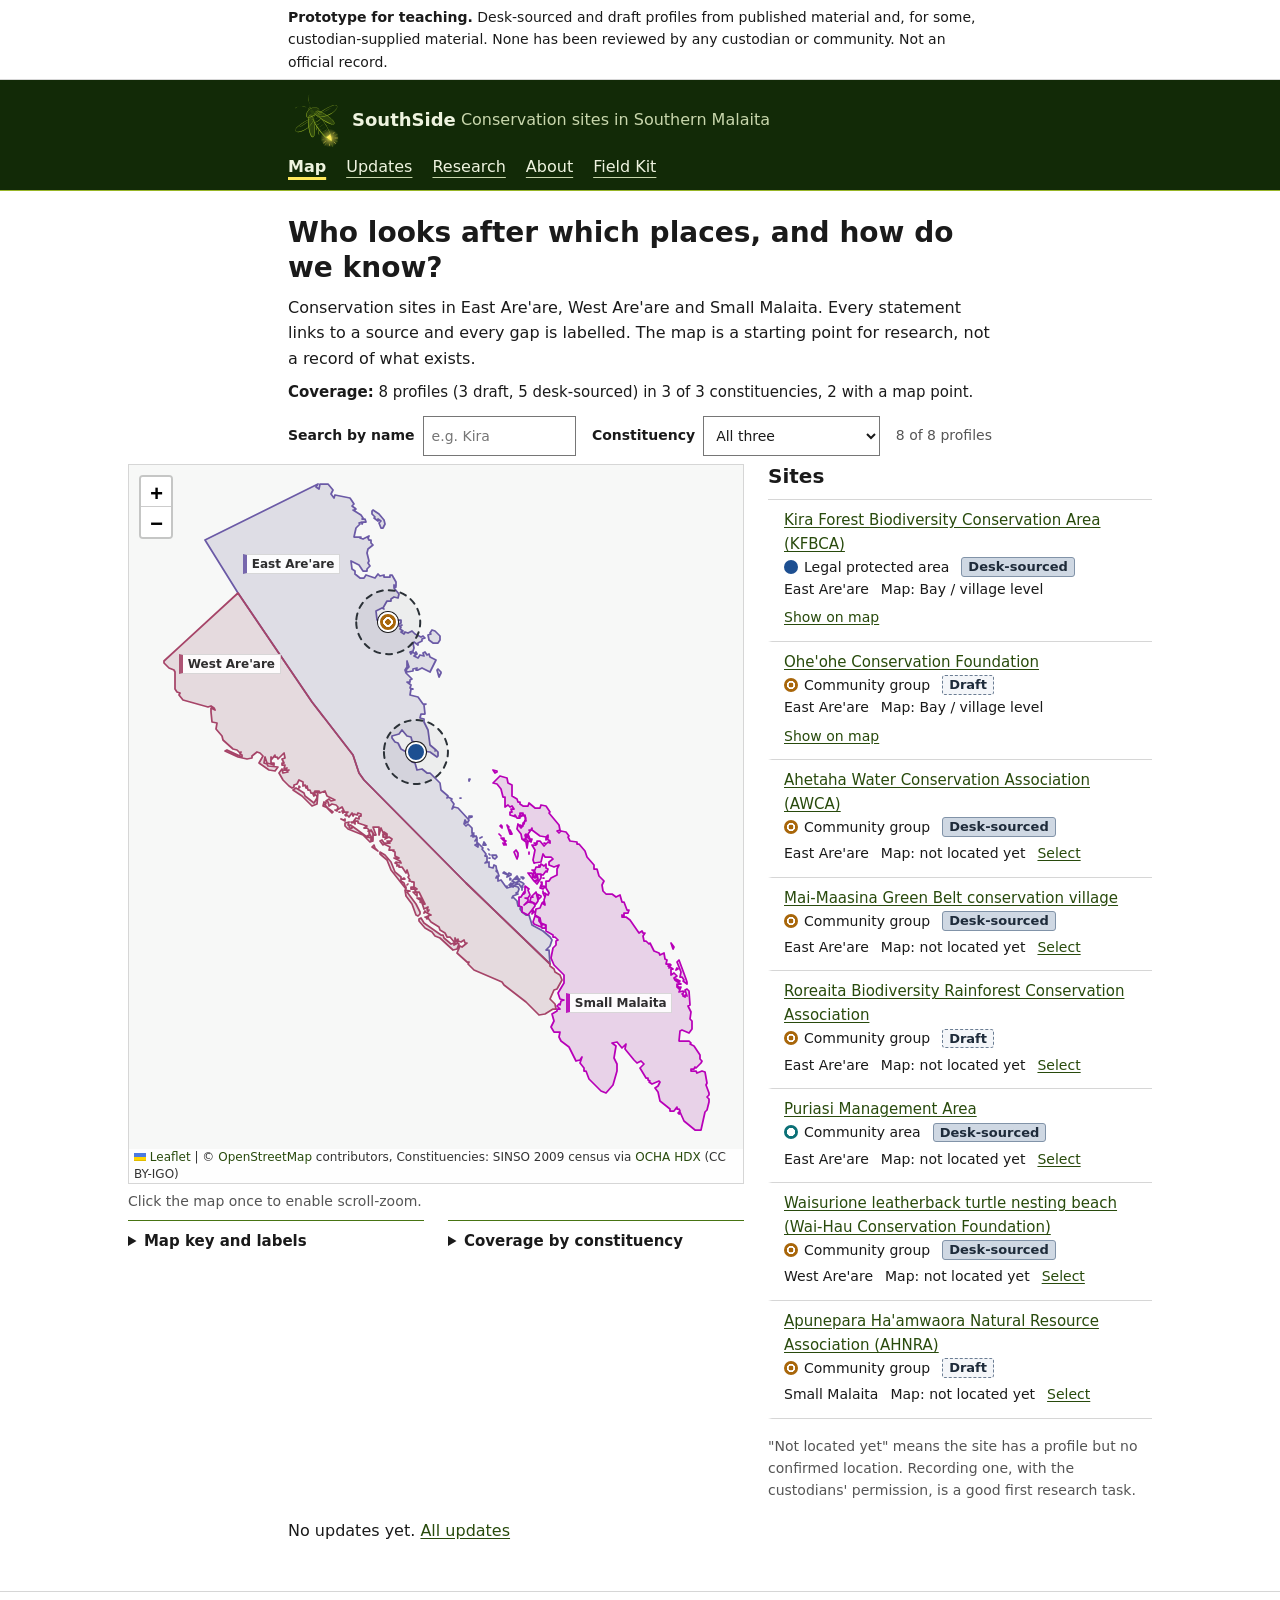
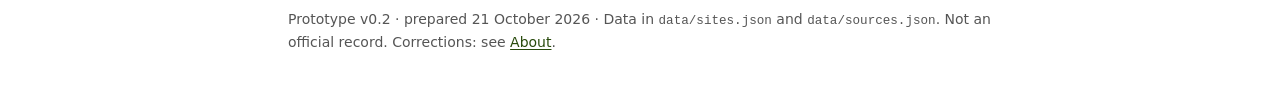
==== commit 9b666715: "Provenance wording for profiles that draw on custodian-supplied material - Prototype banner (about, " ====
--- a/index.html
+++ b/index.html
@@ -15,7 +15,7 @@
 </head>
 <body>
 <a class="skip" href="#main">Skip to content</a>
-<div class="proto"><p class="wrap"><strong>Prototype for teaching.</strong> <span id="status-note">Desk-sourced from published material only. Not reviewed by any community or custodian.</span></p></div>
+<div class="proto"><p class="wrap"><strong>Prototype for teaching.</strong> <span id="status-note">Compiled from published material and, for some sites, material supplied by a custodian. Not reviewed by any community or custodian.</span></p></div>
 <header class="site-header"><div class="wrap">
   <a class="brand" href="index.html"><img class="brand-mark" src="assets/img/firefly-header.svg" width="40" height="40" alt="">SouthSide</a> <span class="tagline">Conservation sites in Southern Malaita</span>
   <nav aria-label="Main"><a href="index.html" aria-current="page">Map</a><a href="updates.html">Updates</a><a href="library.html">Research</a><a href="about.html">About</a><a href="kit.html">Field Kit</a></nav>
